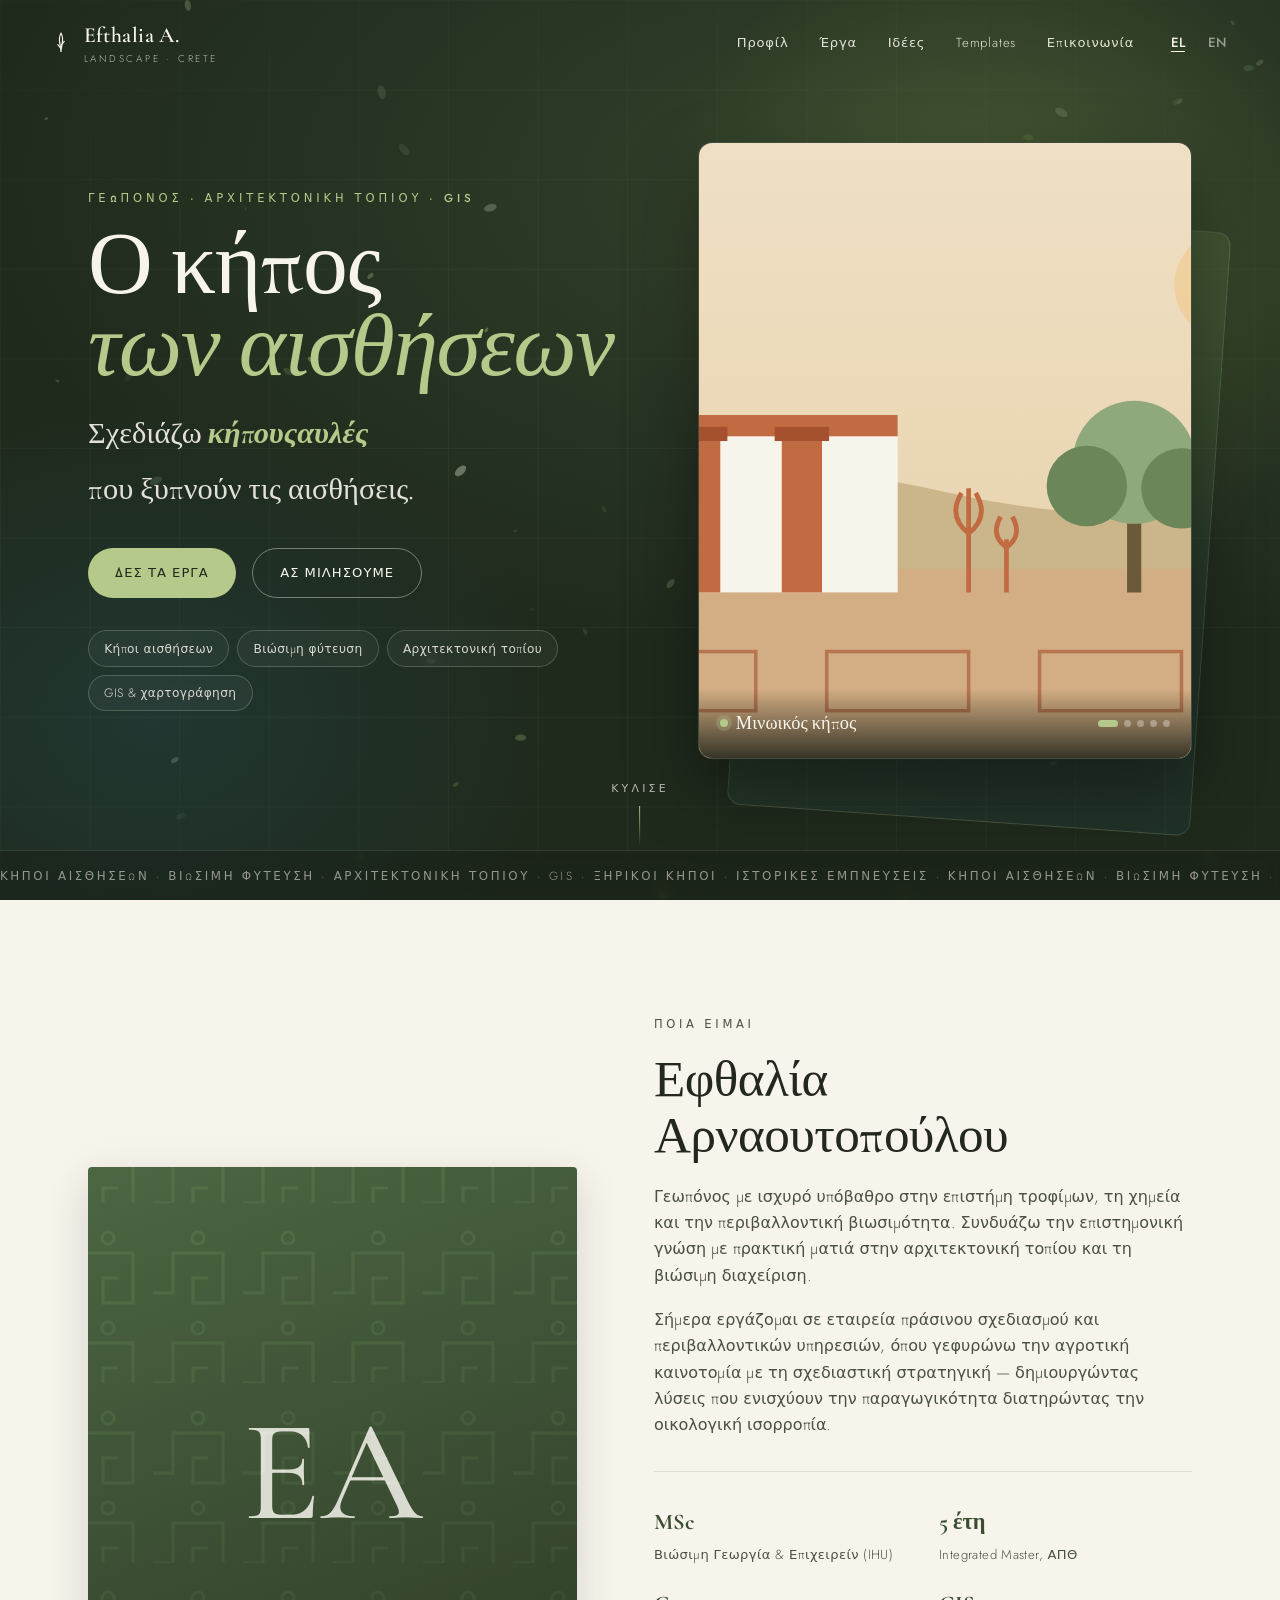
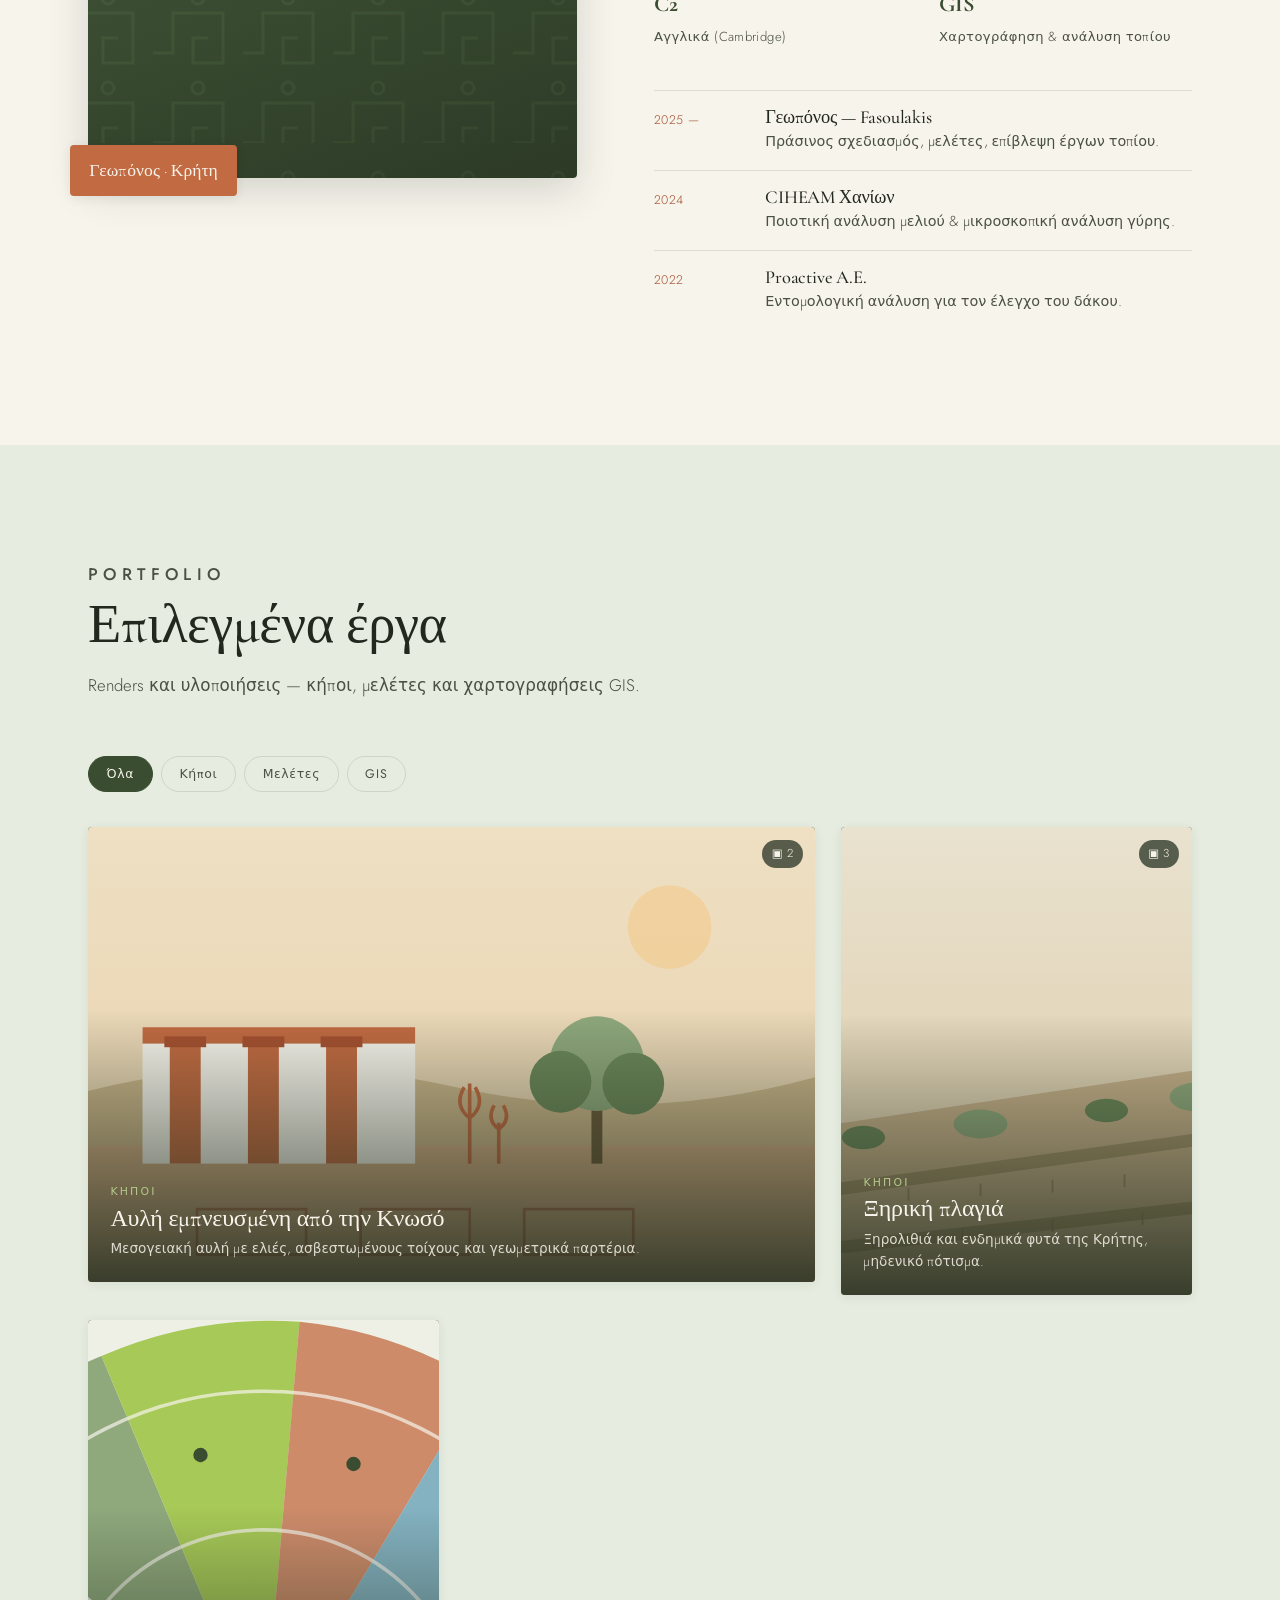
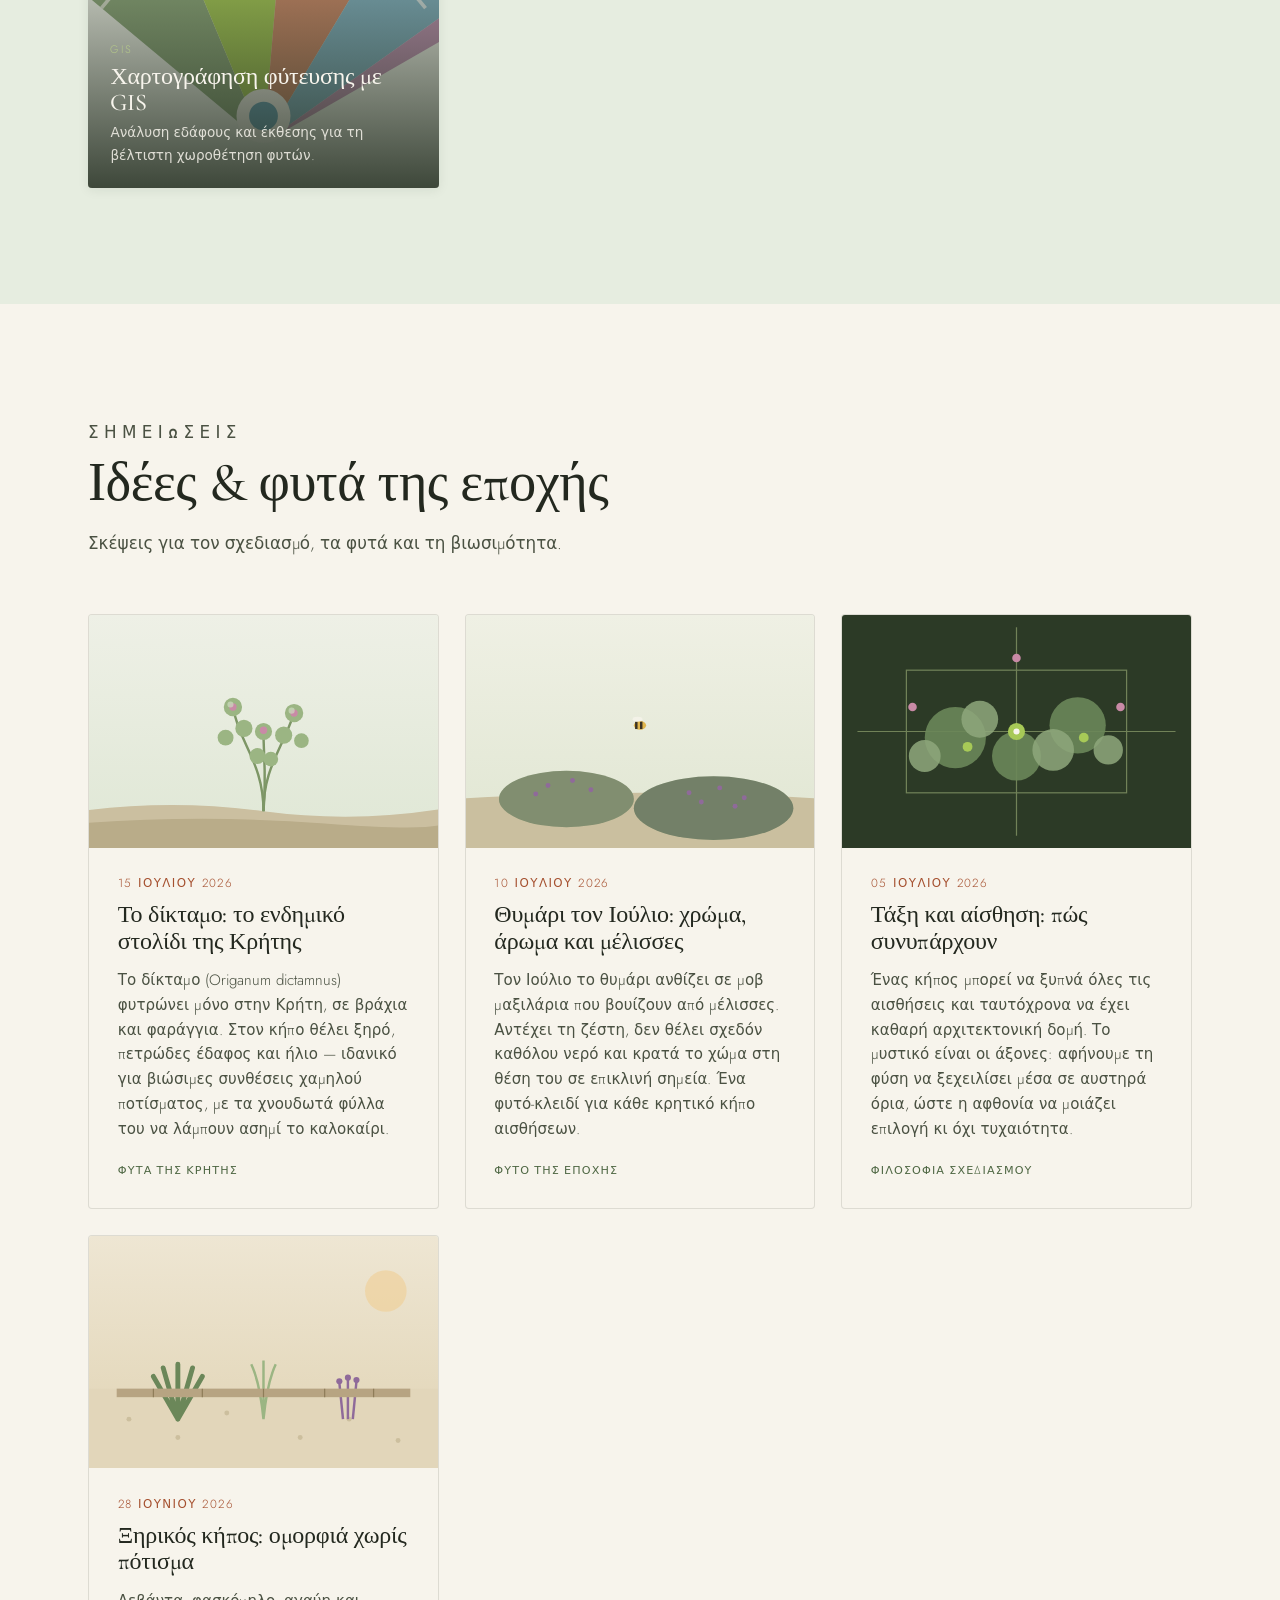
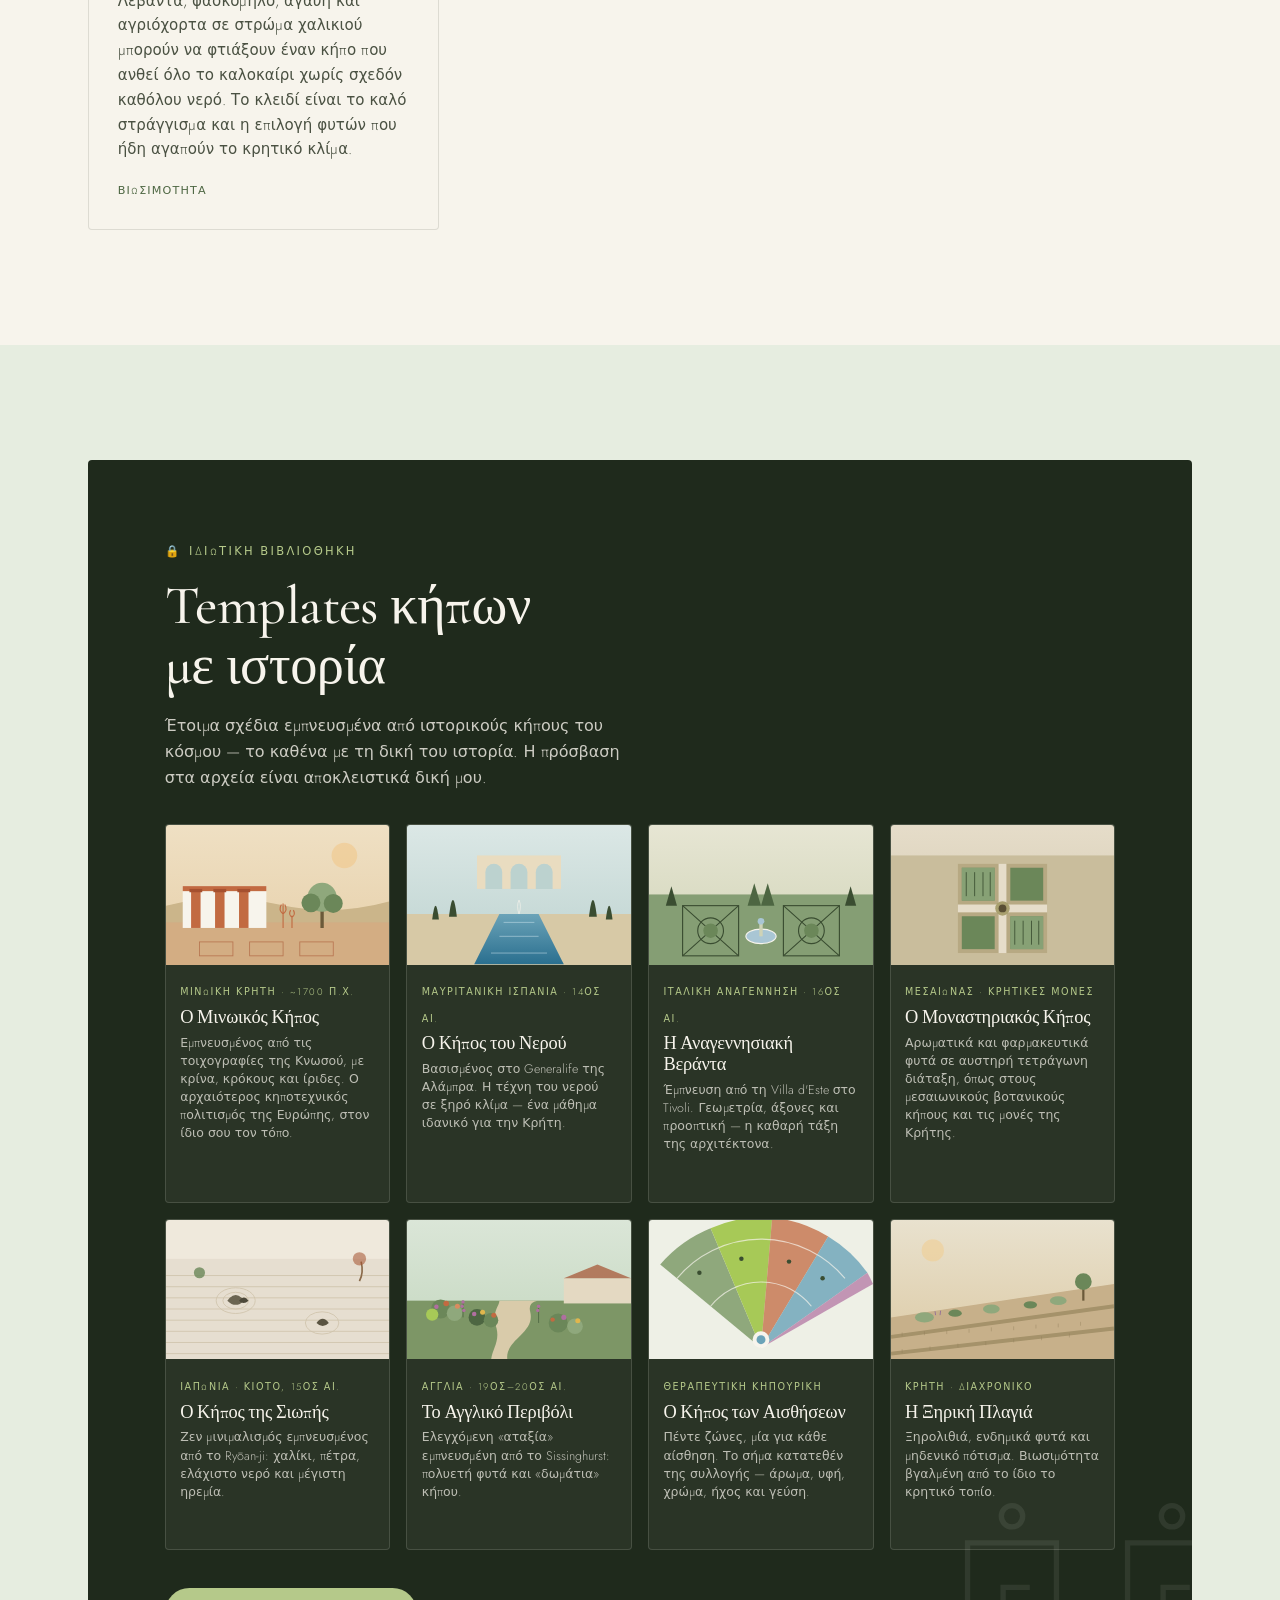
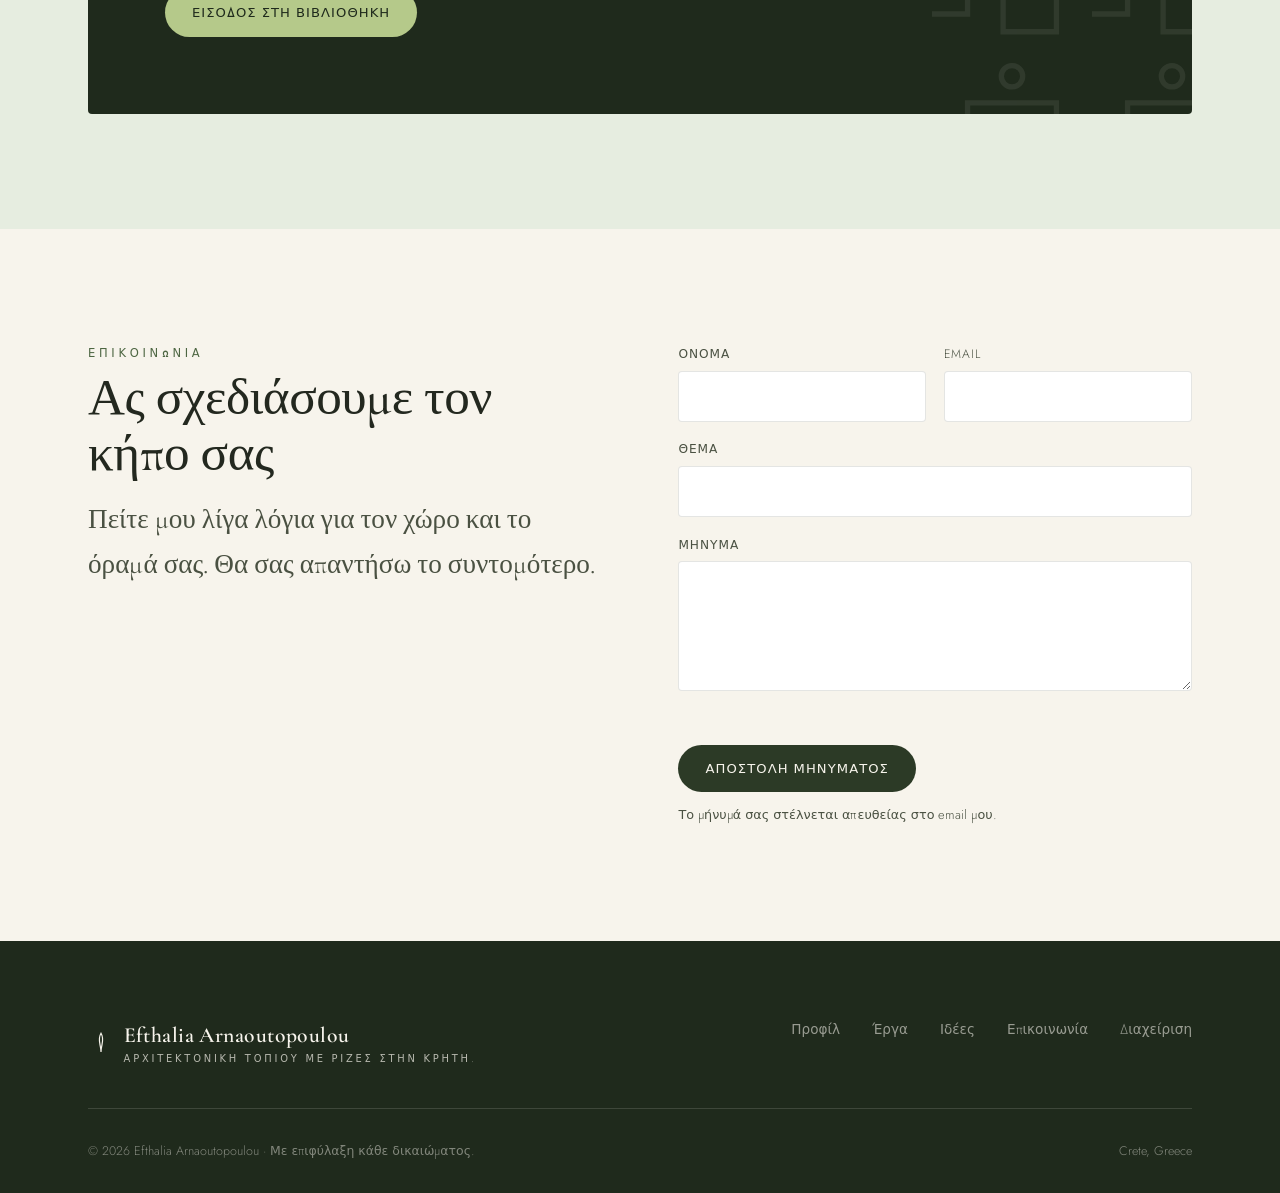
==== index.html @ 72854851 "Restore proper site structure and add missing index.html Previous upload flattened all files to the " ====
<!DOCTYPE html>
<html lang="el">
<head>
  <meta charset="UTF-8" />
  <meta name="viewport" content="width=device-width, initial-scale=1.0" />
  <title>Efthalia Arnaoutopoulou · Ο κήπος των αισθήσεων</title>
  <meta name="description" content="Εφθαλία Αρναουτοπούλου — Γεωπόνος με κλίση στην αρχιτεκτονική τοπίου και GIS. Σχεδιασμός κήπων εμπνευσμένος από ιστορικά τοπία. Κρήτη." />
  <link rel="icon" type="image/svg+xml" href="assets/img/favicon.svg" />
  <link rel="preconnect" href="https://fonts.googleapis.com" />
  <link rel="preconnect" href="https://fonts.gstatic.com" crossorigin />
  <link href="https://fonts.googleapis.com/css2?family=Cormorant+Garamond:ital,wght@0,400;0,500;0,600;1,400;1,500&family=Jost:wght@300;400;500&display=swap" rel="stylesheet" />
  <link rel="stylesheet" href="assets/css/style.css" />
  <meta property="og:title" content="Ο κήπος των αισθήσεων — Efthalia Arnaoutopoulou" />
  <meta property="og:description" content="Αρχιτεκτονική τοπίου με ρίζες στην Κρήτη." />
  <meta property="og:type" content="website" />
</head>
<body>

  <!-- NAV -->
  <nav class="nav">
    <a class="brand" href="#top">
      <svg viewBox="0 0 64 64" aria-hidden="true"><path d="M32 54 C32 36 22 24 32 8 C42 24 32 36 32 54 Z" fill="none" stroke="currentColor" stroke-width="3" stroke-linecap="round"/><path d="M32 46 L24 36 M32 38 L40 28" stroke="currentColor" stroke-width="2.5" stroke-linecap="round"/></svg>
      <div><b>Efthalia A.</b><span>Landscape · Crete</span></div>
    </a>
    <div class="nav-links">
      <a href="#about" data-i18n="nav.about">Προφίλ</a>
      <a href="#work" data-i18n="nav.work">Έργα</a>
      <a href="#ideas" data-i18n="nav.ideas">Ιδέες</a>
      <a href="#templates" data-i18n="nav.templates">Templates</a>
      <a href="#contact" data-i18n="nav.contact">Επικοινωνία</a>
      <div class="lang-toggle">
        <button data-lang="el">EL</button><span>/</span><button data-lang="en">EN</button>
      </div>
    </div>
    <button class="nav-toggle" aria-label="Menu"><span></span><span></span><span></span></button>
  </nav>

  <!-- HERO -->
  <header class="hero" id="top">
    <div class="hero-scene"><canvas id="heroCanvas"></canvas></div>
    <div class="hero-grid"></div>
    <div class="hero-glow"></div>
    <div class="hero-inner wrap">
      <div class="hero-2col">
        <div class="hero-copy">
          <p class="eyebrow hero-eyebrow" data-i18n="hero.eyebrow">Γεωπόνος · Αρχιτεκτονική Τοπίου · GIS</p>
          <h1><span data-i18n="hero.title1">Ο κήπος</span><br /><em data-i18n="hero.title2">των αισθήσεων</em></h1>
          <p class="hero-rotor">
            <span data-i18n="hero.designs">Σχεδιάζω</span>
            <span class="rotor" id="rotor"><span class="rotor-word"></span></span>
            <span data-i18n="hero.that">που ξυπνούν τις αισθήσεις.</span>
          </p>
          <div class="hero-cta">
            <a class="btn btn--primary" href="#work" data-i18n="hero.cta1">Δες τα έργα</a>
            <a class="btn btn--ghost" href="#contact" data-i18n="hero.cta2">Ας μιλήσουμε</a>
          </div>
          <div class="hero-chips">
            <span data-i18n="hero.chip1">Κήποι αισθήσεων</span>
            <span data-i18n="hero.chip2">Βιώσιμη φύτευση</span>
            <span data-i18n="hero.chip3">Αρχιτεκτονική τοπίου</span>
            <span data-i18n="hero.chip4">GIS & χαρτογράφηση</span>
          </div>
        </div>
        <div class="hero-showcase">
          <div class="show-back"></div>
          <div class="show-card">
            <div class="show-imgs" id="showImgs"></div>
            <div class="show-meta">
              <span class="show-tag"><i></i><span id="showLabel"></span></span>
              <div class="show-dots" id="showDots"></div>
            </div>
          </div>
        </div>
      </div>
    </div>
    <div class="hero-marquee"><div class="marq" id="marq"></div></div>
    <div class="scroll-hint"><span data-i18n="scroll">Κύλισε</span><i></i></div>
  </header>

  <!-- ABOUT -->
  <section class="section" id="about">
    <div class="wrap profile">
      <div class="profile-portrait reveal">
        <div class="frame"><div class="initials">EA</div></div>
        <div class="tag" data-i18n="about.tag">Γεωπόνος · Κρήτη</div>
      </div>
      <div class="profile-body reveal">
        <p class="eyebrow" data-i18n="about.eyebrow">Ποια είμαι</p>
        <h2 data-i18n="about.title">Εφθαλία Αρναουτοπούλου</h2>
        <p data-i18n="about.p1">Γεωπόνος με ισχυρό υπόβαθρο στην επιστήμη τροφίμων, τη χημεία και την περιβαλλοντική βιωσιμότητα.</p>
        <p data-i18n="about.p2">Σήμερα εργάζομαι σε εταιρεία πράσινου σχεδιασμού και περιβαλλοντικών υπηρεσιών.</p>
        <div class="profile-facts">
          <div class="fact"><strong data-i18n="about.f1n">MSc</strong><span data-i18n="about.f1l">Βιώσιμη Γεωργία & Επιχειρείν (IHU)</span></div>
          <div class="fact"><strong data-i18n="about.f2n">5 έτη</strong><span data-i18n="about.f2l">Integrated Master, ΑΠΘ</span></div>
          <div class="fact"><strong data-i18n="about.f3n">C2</strong><span data-i18n="about.f3l">Αγγλικά (Cambridge)</span></div>
          <div class="fact"><strong data-i18n="about.f4n">GIS</strong><span data-i18n="about.f4l">Χαρτογράφηση & ανάλυση τοπίου</span></div>
        </div>
        <ul class="timeline">
          <li><time>2025 —</time><div><h4 data-i18n="about.tl1t">Γεωπόνος — Fasoulakis</h4><p data-i18n="about.tl1d">Πράσινος σχεδιασμός, μελέτες, επίβλεψη έργων τοπίου.</p></div></li>
          <li><time>2024</time><div><h4 data-i18n="about.tl2t">CIHEAM Χανίων</h4><p data-i18n="about.tl2d">Ποιοτική ανάλυση μελιού & μικροσκοπική ανάλυση γύρης.</p></div></li>
          <li><time>2022</time><div><h4 data-i18n="about.tl3t">Proactive A.E.</h4><p data-i18n="about.tl3d">Εντομολογική ανάλυση για τον έλεγχο του δάκου.</p></div></li>
        </ul>
      </div>
    </div>
  </section>

  <!-- WORK -->
  <section class="section section--tint" id="work">
    <div class="wrap">
      <div class="section-head reveal">
        <p class="eyebrow" data-i18n="work.eyebrow">Portfolio</p>
        <h2 data-i18n="work.title">Επιλεγμένα έργα</h2>
        <p data-i18n="work.sub">Renders και υλοποιήσεις — κήποι, μελέτες και χαρτογραφήσεις GIS.</p>
      </div>
      <div class="filters reveal">
        <button class="active" data-filter="all" data-i18n="work.f.all">Όλα</button>
        <button data-filter="gardens" data-i18n="work.f.gardens">Κήποι</button>
        <button data-filter="studies" data-i18n="work.f.studies">Μελέτες</button>
        <button data-filter="gis" data-i18n="work.f.gis">GIS</button>
      </div>
      <div class="grid-projects" id="projectGrid"></div>
    </div>
  </section>

  <!-- IDEAS -->
  <section class="section" id="ideas">
    <div class="wrap">
      <div class="section-head reveal">
        <p class="eyebrow" data-i18n="ideas.eyebrow">Σημειώσεις</p>
        <h2 data-i18n="ideas.title">Ιδέες & φυτά της εποχής</h2>
        <p data-i18n="ideas.sub">Σκέψεις για τον σχεδιασμό, τα φυτά και τη βιωσιμότητα.</p>
      </div>
      <div class="grid-posts" id="postGrid"></div>
    </div>
  </section>

  <!-- TEMPLATES teaser -->
  <section class="section section--tint" id="templates">
    <div class="wrap">
      <div class="templates-teaser reveal">
        <span class="lock">🔒 <span data-i18n="tpl.lock">Ιδιωτική βιβλιοθήκη</span></span>
        <h2 data-i18n="tpl.title">Templates κήπων με ιστορία</h2>
        <p data-i18n="tpl.sub" style="margin-bottom:2rem">Έτοιμα σχέδια εμπνευσμένα από ιστορικούς κήπους του κόσμου — το καθένα με τη δική του ιστορία. Δες την έμπνευση και το ύφος του καθενός· τα αρχεία σχεδίων ξεκλειδώνουν μόνο εγώ.</p>
        <div class="tpl-preview" id="tplPreview"></div>
        <a class="btn btn--primary" href="templates.html" data-i18n="tpl.cta">Είσοδος στη βιβλιοθήκη</a>
      </div>
    </div>
  </section>

  <!-- CONTACT -->
  <section class="section" id="contact">
    <div class="wrap contact">
      <div class="reveal">
        <p class="eyebrow" data-i18n="contact.eyebrow">Επικοινωνία</p>
        <h2 style="font-size:clamp(2rem,4.5vw,3.2rem);margin:.4rem 0 1rem" data-i18n="contact.title">Ας σχεδιάσουμε τον κήπο σας</h2>
        <p class="serif-lead" data-i18n="contact.sub">Πείτε μου λίγα λόγια για τον χώρο και το όραμά σας.</p>
      </div>
      <form class="contact-form reveal" id="contactForm">
        <div class="row" style="gap:1.1rem">
          <div class="field" style="flex:1"><label data-i18n="contact.name">Όνομα</label><input name="name" required /></div>
          <div class="field" style="flex:1"><label data-i18n="contact.email">Email</label><input type="email" name="email" required /></div>
        </div>
        <div class="field"><label data-i18n="contact.subject">Θέμα</label><input name="subject" /></div>
        <div class="field"><label data-i18n="contact.msg">Μήνυμα</label><textarea name="message" required></textarea></div>
        <div class="form-status" id="formStatus"></div>
        <div class="row" style="justify-content:space-between">
          <button class="btn btn--dark" id="formBtn" type="submit" data-i18n="contact.send">Αποστολή μηνύματος</button>
          <span class="form-note" data-i18n="contact.note">Το μήνυμά σας στέλνεται απευθείας στο email μου.</span>
        </div>
      </form>
    </div>
  </section>

  <!-- FOOTER -->
  <footer class="footer">
    <div class="wrap">
      <div class="footer-top">
        <a class="brand" href="#top">
          <svg viewBox="0 0 64 64" aria-hidden="true"><path d="M32 54 C32 36 22 24 32 8 C42 24 32 36 32 54 Z" fill="none" stroke="currentColor" stroke-width="3" stroke-linecap="round"/></svg>
          <div><b>Efthalia Arnaoutopoulou</b><span data-i18n="footer.tag">Αρχιτεκτονική τοπίου με ρίζες στην Κρήτη.</span></div>
        </a>
        <nav class="footer-nav">
          <a href="#about" data-i18n="nav.about">Προφίλ</a>
          <a href="#work" data-i18n="nav.work">Έργα</a>
          <a href="#ideas" data-i18n="nav.ideas">Ιδέες</a>
          <a href="#contact" data-i18n="nav.contact">Επικοινωνία</a>
          <a href="admin.html" data-i18n="footer.admin">Διαχείριση</a>
        </nav>
      </div>
      <div class="footer-bottom">
        <span>© <span id="year"></span> Efthalia Arnaoutopoulou · <span data-i18n="footer.rights">Με επιφύλαξη κάθε δικαιώματος.</span></span>
        <span>Crete, Greece</span>
      </div>
    </div>
  </footer>

  <!-- LIGHTBOX -->
  <div class="lightbox" id="lightbox" aria-hidden="true">
    <button class="lb-close" id="lbClose" aria-label="Close">✕</button>
    <div class="lb-inner">
      <div class="lb-stage">
        <button class="lb-nav lb-prev" id="lbPrev" aria-label="Previous">‹</button>
        <img id="lbImg" alt="" />
        <button class="lb-nav lb-next" id="lbNext" aria-label="Next">›</button>
        <span class="lb-count" id="lbCount"></span>
      </div>
      <div class="lb-info">
        <span class="cat" id="lbCat"></span>
        <h3 id="lbTitle"></h3>
        <p id="lbBody"></p>
        <div class="lb-thumbs" id="lbThumbs"></div>
      </div>
    </div>
  </div>

  <script src="assets/js/i18n.js"></script>
  <script src="assets/js/main.js"></script>
  <script>document.getElementById("year").textContent = new Date().getFullYear();</script>
</body>
</html>
---- assets/css/style.css ----
/* =========================================================
   Ο Κήπος των Αισθήσεων — Efthalia (Λία) Arnaoutopoulou
   Design system: γεωπόνος + αρχιτέκτονας τοπίου
   ========================================================= */

/* ---------- Design tokens ---------- */
:root {
  /* Palette — γήινο αλλά καθαρό */
  --olive-900: #1f2a1c;
  --olive-800: #2c3a26;
  --olive-700: #3a4d31;
  --olive-600: #4d6642;
  --olive-500: #6b8759;
  --olive-400: #8fa87c;
  --sage-200:  #cfdcc2;
  --sage-100:  #e6ede0;
  --lime:      #a7c957;

  --terra-600: #a5502f;
  --terra-500: #c26a41;
  --terra-400: #d98c5f;

  --lime-oil:  #b5c98a;
  --crete-blue:#2a6f8f;

  --chalk:     #f7f4ec;
  --chalk-2:   #efe9dc;
  --ink:       #23281f;
  --ink-soft:  #4a5142;
  --line:      rgba(35, 40, 31, 0.12);

  /* Typography */
  --serif: "Cormorant Garamond", "Playfair Display", Georgia, serif;
  --sans:  "Jost", "Inter", system-ui, -apple-system, sans-serif;

  /* Rhythm */
  --maxw: 1200px;
  --gap: clamp(1rem, 2vw, 2rem);
  --radius: 4px;
  --shadow-sm: 0 2px 12px rgba(31, 42, 28, 0.08);
  --shadow-md: 0 12px 40px rgba(31, 42, 28, 0.16);
  --ease: cubic-bezier(0.22, 1, 0.36, 1);
}

/* ---------- Reset ---------- */
*, *::before, *::after { box-sizing: border-box; }
* { margin: 0; padding: 0; }
html { scroll-behavior: smooth; -webkit-text-size-adjust: 100%; }
body {
  font-family: var(--sans);
  color: var(--ink);
  background: var(--chalk);
  line-height: 1.65;
  font-weight: 300;
  overflow-x: hidden;
  -webkit-font-smoothing: antialiased;
}
img { max-width: 100%; display: block; }
a { color: inherit; text-decoration: none; }
button { font-family: inherit; cursor: pointer; border: none; background: none; }
ul { list-style: none; }

/* ---------- Typography ---------- */
h1, h2, h3, h4 { font-family: var(--serif); font-weight: 500; line-height: 1.1; letter-spacing: -0.01em; }
.eyebrow {
  font-family: var(--sans);
  font-size: 0.72rem;
  letter-spacing: 0.32em;
  text-transform: uppercase;
  font-weight: 500;
  color: var(--olive-600);
}
.serif-lead { font-family: var(--serif); font-size: clamp(1.3rem, 2.4vw, 1.7rem); font-weight: 400; color: var(--ink-soft); }

/* ---------- Layout helpers ---------- */
.wrap { max-width: var(--maxw); margin-inline: auto; padding-inline: clamp(1.2rem, 4vw, 3rem); }
.section { padding-block: clamp(4rem, 9vw, 8rem); position: relative; }
.section--tint { background: var(--sage-100); }
.section-head { max-width: 720px; margin-bottom: clamp(2rem, 5vw, 3.5rem); }
.section-head h2 { font-size: clamp(2rem, 5vw, 3.4rem); margin: 0.5rem 0 1rem; }
.section-head p { color: var(--ink-soft); font-size: 1.05rem; }

/* Reveal on scroll */
.reveal { opacity: 0; transform: translateY(28px); transition: opacity 0.9s var(--ease), transform 0.9s var(--ease); }
.reveal.in { opacity: 1; transform: none; }

/* =========================================================
   NAV
   ========================================================= */
.nav {
  position: fixed; inset: 0 0 auto 0; z-index: 100;
  display: flex; align-items: center; justify-content: space-between;
  padding: 1.1rem clamp(1.2rem, 4vw, 3rem);
  transition: background 0.4s var(--ease), padding 0.4s var(--ease), box-shadow 0.4s var(--ease);
}
.nav.scrolled {
  background: rgba(247, 244, 236, 0.9);
  backdrop-filter: blur(12px);
  padding-block: 0.7rem;
  box-shadow: 0 1px 0 var(--line);
}
.brand { display: flex; align-items: center; gap: 0.6rem; font-family: var(--serif); font-size: 1.35rem; color: var(--chalk); transition: color 0.4s; }
.nav.scrolled .brand { color: var(--ink); }
.brand svg { width: 26px; height: 26px; }
.brand b { font-weight: 600; letter-spacing: 0.02em; }
.brand span { font-family: var(--sans); font-size: 0.62rem; letter-spacing: 0.28em; text-transform: uppercase; opacity: 0.7; display: block; margin-top: -2px; }

.nav-links { display: flex; align-items: center; gap: clamp(1rem, 2.4vw, 2.2rem); }
.nav-links a { font-size: 0.82rem; letter-spacing: 0.06em; color: var(--chalk); opacity: 0.9; transition: color 0.4s, opacity 0.25s; position: relative; }
.nav.scrolled .nav-links a { color: var(--ink-soft); }
.nav-links a:hover { opacity: 1; }
.nav-links a::after { content: ""; position: absolute; left: 0; bottom: -5px; width: 0; height: 1px; background: currentColor; transition: width 0.35s var(--ease); }
.nav-links a:hover::after { width: 100%; }

.lang-toggle { display: flex; gap: 2px; align-items: center; font-size: 0.72rem; letter-spacing: 0.1em; }
.lang-toggle button { color: var(--chalk); opacity: 0.55; padding: 4px 6px; font-weight: 500; transition: opacity 0.25s; }
.nav.scrolled .lang-toggle button { color: var(--ink); }
.lang-toggle button.active { opacity: 1; text-decoration: underline; text-underline-offset: 4px; }
.lang-toggle span { opacity: 0.35; }

.nav-toggle { display: none; flex-direction: column; gap: 5px; padding: 6px; }
.nav-toggle span { width: 24px; height: 2px; background: var(--chalk); transition: background 0.4s; }
.nav.scrolled .nav-toggle span { background: var(--ink); }

/* =========================================================
   HERO — «κήπος → τάξη»
   ========================================================= */
.hero { position: relative; min-height: 100svh; display: flex; align-items: center; overflow: hidden; background: var(--olive-900); }
.hero-scene { position: absolute; inset: 0; z-index: 0; }
.hero-scene canvas { width: 100%; height: 100%; display: block; }
.hero-scene::after {
  content: ""; position: absolute; inset: 0;
  background:
    radial-gradient(120% 90% at 70% 20%, rgba(107, 135, 89, 0.25), transparent 60%),
    linear-gradient(180deg, rgba(31, 42, 28, 0.55) 0%, rgba(31, 42, 28, 0.25) 40%, rgba(31, 42, 28, 0.75) 100%);
}
/* geometric order grid that fades in */
.hero-grid {
  position: absolute; inset: 0; z-index: 1; pointer-events: none;
  background-image:
    linear-gradient(rgba(231, 237, 224, 0.09) 1px, transparent 1px),
    linear-gradient(90deg, rgba(231, 237, 224, 0.09) 1px, transparent 1px);
  background-size: clamp(50px, 7vw, 96px) clamp(50px, 7vw, 96px);
  opacity: 0.5;
  mask-image: radial-gradient(120% 100% at 50% 60%, black 30%, transparent 85%);
}

/* animated gradient glow for depth */
.hero-glow { position: absolute; inset: 0; z-index: 1; pointer-events: none;
  background:
    radial-gradient(40% 55% at 78% 30%, rgba(167, 201, 87, 0.22), transparent 70%),
    radial-gradient(45% 50% at 12% 80%, rgba(42, 111, 143, 0.18), transparent 70%);
  animation: glowdrift 14s ease-in-out infinite alternate;
}
@keyframes glowdrift { 0% { transform: translate3d(0,0,0) scale(1); } 100% { transform: translate3d(-3%, 2%, 0) scale(1.08); } }

.hero-inner { position: relative; z-index: 2; width: 100%; }
.hero-2col { display: grid; grid-template-columns: 1.05fr 0.95fr; gap: clamp(2rem, 5vw, 4.5rem); align-items: center; }
.hero-eyebrow { color: var(--lime-oil); letter-spacing: 0.34em; }
.hero h1 {
  color: var(--chalk);
  font-size: clamp(2.8rem, 7vw, 6.4rem);
  line-height: 0.92;
  margin: 1rem 0 1.3rem;
  font-weight: 500;
  letter-spacing: -0.015em;
}
.hero h1 em { font-style: italic; color: var(--lime-oil); }

/* rotating capability line */
.hero-rotor { color: rgba(247,244,236,0.9); font-family: var(--serif); font-size: clamp(1.2rem, 2.4vw, 1.9rem); font-weight: 400; display: flex; flex-wrap: wrap; align-items: baseline; gap: 0.4ch; max-width: 34ch; }
.rotor { position: relative; display: inline-flex; overflow: hidden; height: 1.25em; }
.rotor-word { display: inline-block; color: var(--lime-oil); font-style: italic; font-weight: 600; white-space: nowrap; transition: transform 0.5s var(--ease), opacity 0.5s var(--ease); }
.rotor-word.out { transform: translateY(-110%); opacity: 0; }
.rotor-word.in { animation: rotorIn 0.55s var(--ease); }
@keyframes rotorIn { from { transform: translateY(110%); opacity: 0; } to { transform: translateY(0); opacity: 1; } }

.hero-cta { display: flex; gap: 1rem; margin-top: 2rem; flex-wrap: wrap; }
.hero-chips { display: flex; flex-wrap: wrap; gap: 0.5rem; margin-top: 2rem; }
.hero-chips span { font-size: 0.76rem; letter-spacing: 0.03em; padding: 0.45rem 0.95rem; border-radius: 100px; color: rgba(247,244,236,0.85); border: 1px solid rgba(247,244,236,0.2); background: rgba(247,244,236,0.04); backdrop-filter: blur(6px); transition: border-color 0.3s, transform 0.3s; }
.hero-chips span:hover { border-color: var(--lime-oil); transform: translateY(-2px); }

/* live showcase */
.hero-showcase { position: relative; }
.show-back { position: absolute; inset: 12% -4% -10% 10%; border-radius: 14px; background: linear-gradient(160deg, rgba(167,201,87,0.14), rgba(42,111,143,0.12)); border: 1px solid rgba(247,244,236,0.12); transform: rotate(4deg); }
.show-card { position: relative; border-radius: 14px; overflow: hidden; box-shadow: 0 30px 70px rgba(0,0,0,0.4); border: 1px solid rgba(247,244,236,0.16); background: var(--olive-900); }
.show-imgs { position: relative; aspect-ratio: 4/5; }
.show-imgs img { position: absolute; inset: 0; width: 100%; height: 100%; object-fit: cover; opacity: 0; transform: scale(1.06); transition: opacity 1s var(--ease), transform 5s linear; }
.show-imgs img.active { opacity: 1; transform: scale(1); }
.show-meta { position: absolute; left: 0; right: 0; bottom: 0; padding: 1.2rem 1.3rem; display: flex; align-items: center; justify-content: space-between; gap: 1rem; background: linear-gradient(180deg, transparent, rgba(20,26,18,0.82)); }
.show-tag { display: inline-flex; align-items: center; gap: 0.5rem; color: var(--chalk); font-family: var(--serif); font-size: 1.15rem; }
.show-tag i { width: 8px; height: 8px; border-radius: 50%; background: var(--lime-oil); box-shadow: 0 0 0 4px rgba(181,201,138,0.25); animation: livepulse 2s ease-in-out infinite; }
@keyframes livepulse { 0%,100% { box-shadow: 0 0 0 3px rgba(181,201,138,0.28); } 50% { box-shadow: 0 0 0 7px rgba(181,201,138,0.05); } }
.show-dots { display: flex; gap: 6px; }
.show-dots button { width: 7px; height: 7px; border-radius: 50%; background: rgba(247,244,236,0.35); transition: background 0.3s, width 0.3s; }
.show-dots button.active { background: var(--lime-oil); width: 20px; border-radius: 100px; }

/* marquee strip */
.hero-marquee { position: absolute; left: 0; right: 0; bottom: 0; z-index: 2; overflow: hidden; border-top: 1px solid rgba(247,244,236,0.12); background: rgba(20,26,18,0.35); backdrop-filter: blur(6px); padding: 0.7rem 0; }
.marq { display: inline-flex; white-space: nowrap; animation: marqmove 26s linear infinite; }
.marq span { font-size: 0.74rem; letter-spacing: 0.22em; text-transform: uppercase; color: rgba(247,244,236,0.55); padding-right: 1rem; }
@keyframes marqmove { from { transform: translateX(0); } to { transform: translateX(-50%); } }

.scroll-hint { position: absolute; bottom: 3.4rem; left: 50%; transform: translateX(-50%); z-index: 2; color: rgba(247,244,236,0.7); display: flex; flex-direction: column; align-items: center; gap: 0.5rem; font-size: 0.68rem; letter-spacing: 0.3em; text-transform: uppercase; }
.scroll-hint i { width: 1px; height: 40px; background: linear-gradient(var(--lime-oil), transparent); display: block; animation: scrollpulse 2.4s var(--ease) infinite; }
@keyframes scrollpulse { 0%,100% { transform: scaleY(0.4); opacity: 0.4; transform-origin: top; } 50% { transform: scaleY(1); opacity: 1; } }

@media (max-width: 860px) {
  .hero { align-items: flex-start; }
  .hero-inner { padding-top: 6rem; padding-bottom: 4rem; }
  .hero-2col { grid-template-columns: 1fr; gap: 2.2rem; }
  .hero-showcase { max-width: 440px; }
  .show-imgs { aspect-ratio: 16/12; }
  .scroll-hint { display: none; }
}

/* ---------- Buttons ---------- */
.btn { display: inline-flex; align-items: center; gap: 0.6rem; padding: 0.85rem 1.7rem; font-size: 0.82rem; letter-spacing: 0.08em; text-transform: uppercase; border-radius: 100px; font-weight: 500; transition: transform 0.35s var(--ease), background 0.35s, color 0.35s, box-shadow 0.35s; }
.btn--primary { background: var(--lime-oil); color: var(--olive-900); }
.btn--primary:hover { background: var(--chalk); transform: translateY(-2px); box-shadow: var(--shadow-md); }
.btn--ghost { border: 1px solid rgba(247,244,236,0.4); color: var(--chalk); }
.btn--ghost:hover { background: rgba(247,244,236,0.1); border-color: var(--chalk); }
.btn--dark { background: var(--olive-800); color: var(--chalk); }
.btn--dark:hover { background: var(--olive-700); transform: translateY(-2px); box-shadow: var(--shadow-md); }
.btn svg { width: 16px; height: 16px; }

/* =========================================================
   PROFILE
   ========================================================= */
.profile { display: grid; grid-template-columns: 1fr 1.1fr; gap: clamp(2rem, 6vw, 5rem); align-items: center; }
.profile-portrait { position: relative; }
.profile-portrait .frame {
  aspect-ratio: 4/5; border-radius: var(--radius); overflow: hidden; position: relative;
  background: linear-gradient(160deg, var(--olive-600), var(--olive-800));
  box-shadow: var(--shadow-md);
}
.profile-portrait .frame::after { content: ""; position: absolute; inset: 0; background: url("../img/pattern-minoan.svg") center/180px repeat; opacity: 0.14; mix-blend-mode: overlay; }
.profile-portrait .initials { position: absolute; inset: 0; display: grid; place-items: center; font-family: var(--serif); font-size: clamp(4rem, 12vw, 9rem); color: rgba(247,244,236,0.85); font-weight: 500; }
.profile-portrait .tag { position: absolute; bottom: -18px; left: -18px; background: var(--terra-500); color: var(--chalk); padding: 0.7rem 1.2rem; border-radius: var(--radius); font-family: var(--serif); font-size: 1.1rem; box-shadow: var(--shadow-sm); }
.profile-body h2 { font-size: clamp(2rem, 4.5vw, 3.2rem); margin-bottom: 1.2rem; }
.profile-body p { color: var(--ink-soft); margin-bottom: 1.1rem; }
.profile-facts { display: grid; grid-template-columns: repeat(2, 1fr); gap: 1.2rem 2rem; margin-top: 2rem; padding-top: 2rem; border-top: 1px solid var(--line); }
.profile-facts .fact strong { display: block; font-family: var(--serif); font-size: 1.4rem; color: var(--olive-700); }
.profile-facts .fact span { font-size: 0.82rem; color: var(--ink-soft); letter-spacing: 0.03em; }

/* Timeline */
.timeline { margin-top: 2.5rem; }
.timeline li { display: grid; grid-template-columns: 92px 1fr; gap: 1.2rem; padding: 1rem 0; border-top: 1px solid var(--line); }
.timeline li time { font-size: 0.78rem; color: var(--terra-600); letter-spacing: 0.04em; padding-top: 3px; }
.timeline li h4 { font-size: 1.15rem; margin-bottom: 0.2rem; }
.timeline li p { font-size: 0.9rem; margin: 0; }

/* =========================================================
   PORTFOLIO
   ========================================================= */
.filters { display: flex; gap: 0.5rem; flex-wrap: wrap; margin-bottom: 2.2rem; }
.filters button { padding: 0.5rem 1.1rem; border-radius: 100px; font-size: 0.78rem; letter-spacing: 0.05em; color: var(--ink-soft); border: 1px solid var(--line); transition: all 0.3s; }
.filters button:hover { border-color: var(--olive-500); }
.filters button.active { background: var(--olive-700); color: var(--chalk); border-color: var(--olive-700); }

.grid-projects { display: grid; grid-template-columns: repeat(12, 1fr); gap: var(--gap); }
.project-card { grid-column: span 4; position: relative; border-radius: var(--radius); overflow: hidden; background: var(--olive-800); aspect-ratio: 3/4; box-shadow: var(--shadow-sm); transition: transform 0.5s var(--ease), box-shadow 0.5s; cursor: pointer; }
.project-card.wide { grid-column: span 8; aspect-ratio: 16/10; }
.project-card:hover { transform: translateY(-6px); box-shadow: var(--shadow-md); }
.project-card .thumb { position: absolute; inset: 0; background-size: cover; background-position: center; transition: transform 0.8s var(--ease); }
.project-card:hover .thumb { transform: scale(1.06); }
.project-card .thumb.placeholder { background: linear-gradient(160deg, var(--olive-500), var(--olive-800)); }
.project-card .thumb.placeholder::after { content: ""; position: absolute; inset: 0; background: url("../img/leaf.svg") center/120px no-repeat; opacity: 0.18; }
.project-card .overlay { position: absolute; inset: 0; display: flex; flex-direction: column; justify-content: flex-end; padding: 1.4rem; background: linear-gradient(180deg, transparent 40%, rgba(31,42,28,0.85)); color: var(--chalk); }
.project-card .overlay .cat { font-size: 0.68rem; letter-spacing: 0.2em; text-transform: uppercase; color: var(--lime-oil); margin-bottom: 0.3rem; }
.project-card .overlay h3 { font-size: 1.5rem; }
.project-card .overlay p { font-size: 0.85rem; opacity: 0.85; margin-top: 0.3rem; }

/* =========================================================
   IDEAS / BLOG
   ========================================================= */
.grid-posts { display: grid; grid-template-columns: repeat(auto-fill, minmax(300px, 1fr)); gap: var(--gap); }
.post-card { background: var(--chalk); border: 1px solid var(--line); border-radius: var(--radius); overflow: hidden; transition: transform 0.4s var(--ease), box-shadow 0.4s; display: flex; flex-direction: column; }
.section--tint .post-card { background: #fff; }
.post-card:hover { transform: translateY(-5px); box-shadow: var(--shadow-md); }
.post-card .post-figure { aspect-ratio: 3/2; overflow: hidden; background: var(--sage-100); }
.post-card .post-figure img { width: 100%; height: 100%; object-fit: cover; transition: transform 0.7s var(--ease); }
.post-card:hover .post-figure img { transform: scale(1.05); }
.post-card .post-body { padding: 1.6rem 1.8rem 1.8rem; display: flex; flex-direction: column; flex: 1; }
.post-card time { font-size: 0.74rem; letter-spacing: 0.12em; text-transform: uppercase; color: var(--terra-600); }
.post-card h3 { font-size: 1.5rem; margin: 0.6rem 0 0.8rem; }
.post-card p { color: var(--ink-soft); font-size: 0.94rem; flex: 1; }
.post-card .tag { display: inline-block; margin-top: 1.2rem; font-size: 0.7rem; letter-spacing: 0.1em; text-transform: uppercase; color: var(--olive-600); }
.empty-note { padding: 3rem; text-align: center; color: var(--ink-soft); border: 1px dashed var(--line); border-radius: var(--radius); grid-column: 1/-1; }

/* =========================================================
   TEMPLATES teaser (on home)
   ========================================================= */
.templates-teaser { background: var(--olive-900); color: var(--chalk); border-radius: var(--radius); padding: clamp(2.5rem, 6vw, 5rem); position: relative; overflow: hidden; }
.templates-teaser::before { content: ""; position: absolute; inset: 0; background: url("../img/pattern-minoan.svg") right -60px bottom -60px/320px no-repeat; opacity: 0.08; }
.templates-teaser .lock { display: inline-flex; align-items: center; gap: 0.5rem; font-size: 0.72rem; letter-spacing: 0.2em; text-transform: uppercase; color: var(--lime-oil); margin-bottom: 1rem; }
.templates-teaser h2 { font-size: clamp(2rem, 5vw, 3.4rem); color: var(--chalk); max-width: 16ch; margin-bottom: 1rem; }
.templates-teaser p { color: rgba(247,244,236,0.8); max-width: 52ch; margin-bottom: 2rem; }
.template-chips { display: flex; flex-wrap: wrap; gap: 0.5rem; margin-bottom: 2.2rem; }
.template-chips span { font-size: 0.76rem; padding: 0.4rem 0.9rem; border: 1px solid rgba(247,244,236,0.22); border-radius: 100px; color: rgba(247,244,236,0.8); }

/* live preview gallery inside teaser */
.tpl-preview { display: grid; grid-template-columns: repeat(auto-fill, minmax(210px, 1fr)); gap: 1rem; margin: 0.5rem 0 2.4rem; position: relative; }
.tpl-preview a { border-radius: var(--radius); overflow: hidden; background: rgba(247,244,236,0.05); border: 1px solid rgba(247,244,236,0.14); display: flex; flex-direction: column; transition: transform 0.45s var(--ease), border-color 0.3s; }
.tpl-preview a:hover { transform: translateY(-5px); border-color: rgba(181,201,138,0.5); }
.tpl-preview .pv-img { aspect-ratio: 8/5; overflow: hidden; background: var(--olive-800); }
.tpl-preview .pv-img img { width: 100%; height: 100%; object-fit: cover; transition: transform 0.7s var(--ease); }
.tpl-preview a:hover .pv-img img { transform: scale(1.07); }
.tpl-preview .pv-cap { padding: 0.8rem 0.9rem 1rem; }
.tpl-preview .pv-cap .e { font-size: 0.6rem; letter-spacing: 0.16em; text-transform: uppercase; color: var(--lime-oil); }
.tpl-preview .pv-cap h4 { font-family: var(--serif); font-size: 1.15rem; color: var(--chalk); margin: 0.2rem 0 0.35rem; line-height: 1.15; }
.tpl-preview .pv-cap p { font-size: 0.78rem; color: rgba(247,244,236,0.72); line-height: 1.45; }

/* =========================================================
   CONTACT
   ========================================================= */
.contact { display: grid; grid-template-columns: 1fr 1fr; gap: clamp(2rem, 6vw, 5rem); align-items: start; }
.contact-form { display: grid; gap: 1.1rem; }
.field { display: grid; gap: 0.4rem; }
.field label { font-size: 0.76rem; letter-spacing: 0.08em; text-transform: uppercase; color: var(--ink-soft); }
.field input, .field textarea, .field select {
  font-family: inherit; font-size: 0.95rem; padding: 0.85rem 1rem; border: 1px solid var(--line);
  border-radius: var(--radius); background: #fff; color: var(--ink); transition: border 0.25s, box-shadow 0.25s;
}
.field input:focus, .field textarea:focus, .field select:focus { outline: none; border-color: var(--olive-500); box-shadow: 0 0 0 3px rgba(107,135,89,0.15); }
.field textarea { min-height: 130px; resize: vertical; }
.form-note { font-size: 0.8rem; color: var(--ink-soft); }
.form-status { font-size: 0.85rem; padding: 0.6rem 0; min-height: 1.2rem; }
.form-status.ok { color: var(--olive-600); }
.form-status.err { color: var(--terra-600); }

/* =========================================================
   FOOTER
   ========================================================= */
.footer { background: var(--olive-900); color: rgba(247,244,236,0.7); padding-block: clamp(3rem, 6vw, 5rem) 2rem; }
.footer-top { display: flex; justify-content: space-between; gap: 2rem; flex-wrap: wrap; padding-bottom: 2.5rem; border-bottom: 1px solid rgba(247,244,236,0.14); }
.footer .brand { color: var(--chalk); }
.footer-nav { display: flex; gap: 2rem; flex-wrap: wrap; }
.footer-nav a { font-size: 0.85rem; opacity: 0.8; }
.footer-nav a:hover { opacity: 1; color: var(--lime-oil); }
.footer-bottom { display: flex; justify-content: space-between; gap: 1rem; flex-wrap: wrap; margin-top: 2rem; font-size: 0.78rem; opacity: 0.65; }
.footer-bottom a:hover { color: var(--lime-oil); }

/* =========================================================
   ADMIN & TEMPLATES pages (shared)
   ========================================================= */
.page-plain { background: var(--sage-100); min-height: 100vh; }
.panel-shell { max-width: 960px; margin-inline: auto; padding: clamp(1.5rem, 5vw, 4rem) clamp(1.2rem, 4vw, 2rem); }
.panel { background: #fff; border-radius: var(--radius); box-shadow: var(--shadow-sm); padding: clamp(1.6rem, 4vw, 2.6rem); border: 1px solid var(--line); }
.panel + .panel { margin-top: 1.4rem; }
.panel h2 { font-size: 1.8rem; margin-bottom: 0.4rem; }
.panel h3 { font-size: 1.3rem; margin: 1.6rem 0 0.8rem; }
.panel .muted { color: var(--ink-soft); font-size: 0.9rem; margin-bottom: 1.4rem; }
.login-box { max-width: 460px; margin: 8vh auto; }
.badge-lock { display: inline-flex; align-items: center; gap: 0.5rem; background: var(--sage-200); color: var(--olive-800); font-size: 0.72rem; letter-spacing: 0.14em; text-transform: uppercase; padding: 0.4rem 0.9rem; border-radius: 100px; margin-bottom: 1.2rem; }
.hidden { display: none !important; }
.row { display: flex; gap: 0.8rem; flex-wrap: wrap; align-items: center; }
.tabs { display: flex; gap: 0.4rem; border-bottom: 1px solid var(--line); margin-bottom: 1.6rem; }
.tabs button { padding: 0.7rem 1.1rem; font-size: 0.86rem; color: var(--ink-soft); border-bottom: 2px solid transparent; }
.tabs button.active { color: var(--olive-700); border-color: var(--olive-600); font-weight: 500; }
.list-item { display: flex; justify-content: space-between; align-items: center; gap: 1rem; padding: 0.9rem 0; border-top: 1px solid var(--line); }
.list-item small { color: var(--ink-soft); }
.chip-del { color: var(--terra-600); font-size: 0.8rem; }

/* template card on templates page */
.tpl-grid { display: grid; grid-template-columns: repeat(auto-fill, minmax(280px, 1fr)); gap: var(--gap); }
.tpl-card { border: 1px solid var(--line); border-radius: var(--radius); overflow: hidden; background: #fff; box-shadow: var(--shadow-sm); display: flex; flex-direction: column; }
.tpl-card .tpl-figure { position: relative; aspect-ratio: 8/5; overflow: hidden; background: var(--sage-100); }
.tpl-card .tpl-figure img { width: 100%; height: 100%; object-fit: cover; transition: transform 0.7s var(--ease); }
.tpl-card:hover .tpl-figure img { transform: scale(1.05); }
.tpl-card .tpl-head { padding: 1.1rem 1.4rem; background: linear-gradient(150deg, var(--olive-600), var(--olive-900)); color: var(--chalk); position: relative; }
.tpl-card .tpl-head::after { content: ""; position: absolute; inset: 0; background: url("../img/pattern-minoan.svg") center/140px; opacity: 0.12; }
.tpl-card .tpl-head .era { font-size: 0.68rem; letter-spacing: 0.2em; text-transform: uppercase; color: var(--lime-oil); position: relative; }
.tpl-card .tpl-head h3 { font-size: 1.4rem; margin-top: 0.3rem; position: relative; }
.tpl-card .tpl-body h4 { font-size: 0.78rem; letter-spacing: 0.14em; text-transform: uppercase; color: var(--olive-600); margin-bottom: 0.4rem; }
.tpl-card .tpl-body { padding: 1.4rem; display: flex; flex-direction: column; flex: 1; }
.tpl-card .tpl-body p { font-size: 0.9rem; color: var(--ink-soft); flex: 1; }
.tpl-card .tpl-body .files { margin-top: 1rem; display: flex; flex-direction: column; gap: 0.5rem; }
.tpl-file { display: flex; justify-content: space-between; align-items: center; font-size: 0.84rem; padding: 0.55rem 0.8rem; background: var(--sage-100); border-radius: var(--radius); }
.tpl-file.locked { color: var(--ink-soft); }
.tpl-file a { color: var(--crete-blue); font-weight: 500; }

/* multi-image badge on cards */
.img-badge { position: absolute; top: 0.8rem; right: 0.8rem; z-index: 3; background: rgba(31,42,28,0.72); color: var(--chalk); font-size: 0.72rem; letter-spacing: 0.04em; padding: 0.28rem 0.6rem; border-radius: 100px; display: inline-flex; align-items: center; gap: 0.3rem; backdrop-filter: blur(4px); }
.post-card { position: relative; }
.post-card, .project-card { cursor: pointer; }

/* =========================================================
   LIGHTBOX
   ========================================================= */
.lightbox { position: fixed; inset: 0; z-index: 1000; background: rgba(20, 26, 18, 0.92); backdrop-filter: blur(6px); display: none; opacity: 0; transition: opacity 0.35s var(--ease); }
.lightbox.open { display: flex; opacity: 1; }
.lb-inner { margin: auto; width: min(1000px, 92vw); max-height: 92vh; display: grid; grid-template-rows: 1fr auto; gap: 1rem; }
.lb-stage { position: relative; display: flex; align-items: center; justify-content: center; min-height: 0; }
.lb-stage img { max-width: 100%; max-height: 66vh; object-fit: contain; border-radius: var(--radius); box-shadow: var(--shadow-md); background: var(--olive-900); }
.lb-nav { position: absolute; top: 50%; transform: translateY(-50%); width: 48px; height: 48px; border-radius: 50%; background: rgba(247,244,236,0.14); color: var(--chalk); font-size: 1.5rem; display: grid; place-items: center; transition: background 0.25s; }
.lb-nav:hover { background: rgba(247,244,236,0.28); }
.lb-prev { left: -8px; } .lb-next { right: -8px; }
.lb-close { position: absolute; top: 1.2rem; right: 1.4rem; width: 44px; height: 44px; border-radius: 50%; background: rgba(247,244,236,0.14); color: var(--chalk); font-size: 1.3rem; display: grid; place-items: center; z-index: 2; }
.lb-close:hover { background: rgba(247,244,236,0.28); }
.lb-info { color: var(--chalk); text-align: center; padding-bottom: 0.5rem; }
.lb-info .cat { font-size: 0.68rem; letter-spacing: 0.2em; text-transform: uppercase; color: var(--lime-oil); }
.lb-info h3 { font-size: clamp(1.4rem, 3vw, 2rem); margin: 0.3rem 0 0.5rem; }
.lb-info p { color: rgba(247,244,236,0.82); max-width: 60ch; margin: 0 auto; font-size: 0.95rem; }
.lb-thumbs { display: flex; gap: 0.5rem; justify-content: center; flex-wrap: wrap; margin-top: 0.8rem; }
.lb-thumbs img { width: 54px; height: 40px; object-fit: cover; border-radius: 3px; opacity: 0.5; cursor: pointer; transition: opacity 0.25s, outline 0.2s; outline: 2px solid transparent; }
.lb-thumbs img.active, .lb-thumbs img:hover { opacity: 1; outline-color: var(--lime-oil); }
.lb-count { position: absolute; bottom: -1.6rem; left: 50%; transform: translateX(-50%); color: rgba(247,244,236,0.7); font-size: 0.8rem; letter-spacing: 0.1em; }
@media (max-width: 600px){ .lb-prev{left:2px} .lb-next{right:2px} }

/* toast */
.toast { position: fixed; bottom: 1.5rem; left: 50%; transform: translate(-50%, 120%); background: var(--olive-800); color: var(--chalk); padding: 0.9rem 1.5rem; border-radius: 100px; box-shadow: var(--shadow-md); font-size: 0.9rem; z-index: 999; transition: transform 0.5s var(--ease); }
.toast.show { transform: translate(-50%, 0); }
.toast.err { background: var(--terra-600); }

/* =========================================================
   RESPONSIVE
   ========================================================= */
@media (max-width: 900px) {
  .profile, .contact { grid-template-columns: 1fr; }
  .project-card, .project-card.wide { grid-column: span 6; }
  .nav-links { position: fixed; inset: 0 0 0 auto; width: min(78vw, 320px); background: var(--olive-900); flex-direction: column; align-items: flex-start; justify-content: center; padding: 3rem; gap: 1.4rem; transform: translateX(100%); transition: transform 0.5s var(--ease); }
  .nav-links.open { transform: none; }
  .nav-links a, .nav.scrolled .nav-links a { color: var(--chalk); font-size: 1.1rem; }
  .nav-toggle { display: flex; z-index: 101; }
  .lang-toggle button, .nav.scrolled .lang-toggle button { color: var(--chalk); }
}
@media (max-width: 560px) {
  .project-card, .project-card.wide { grid-column: span 12; }
  .profile-facts { grid-template-columns: 1fr; }
  .hero-cta { flex-direction: column; align-items: flex-start; }
}

@media (prefers-reduced-motion: reduce) {
  * { animation: none !important; transition-duration: 0.01ms !important; }
  .reveal { opacity: 1; transform: none; }
}
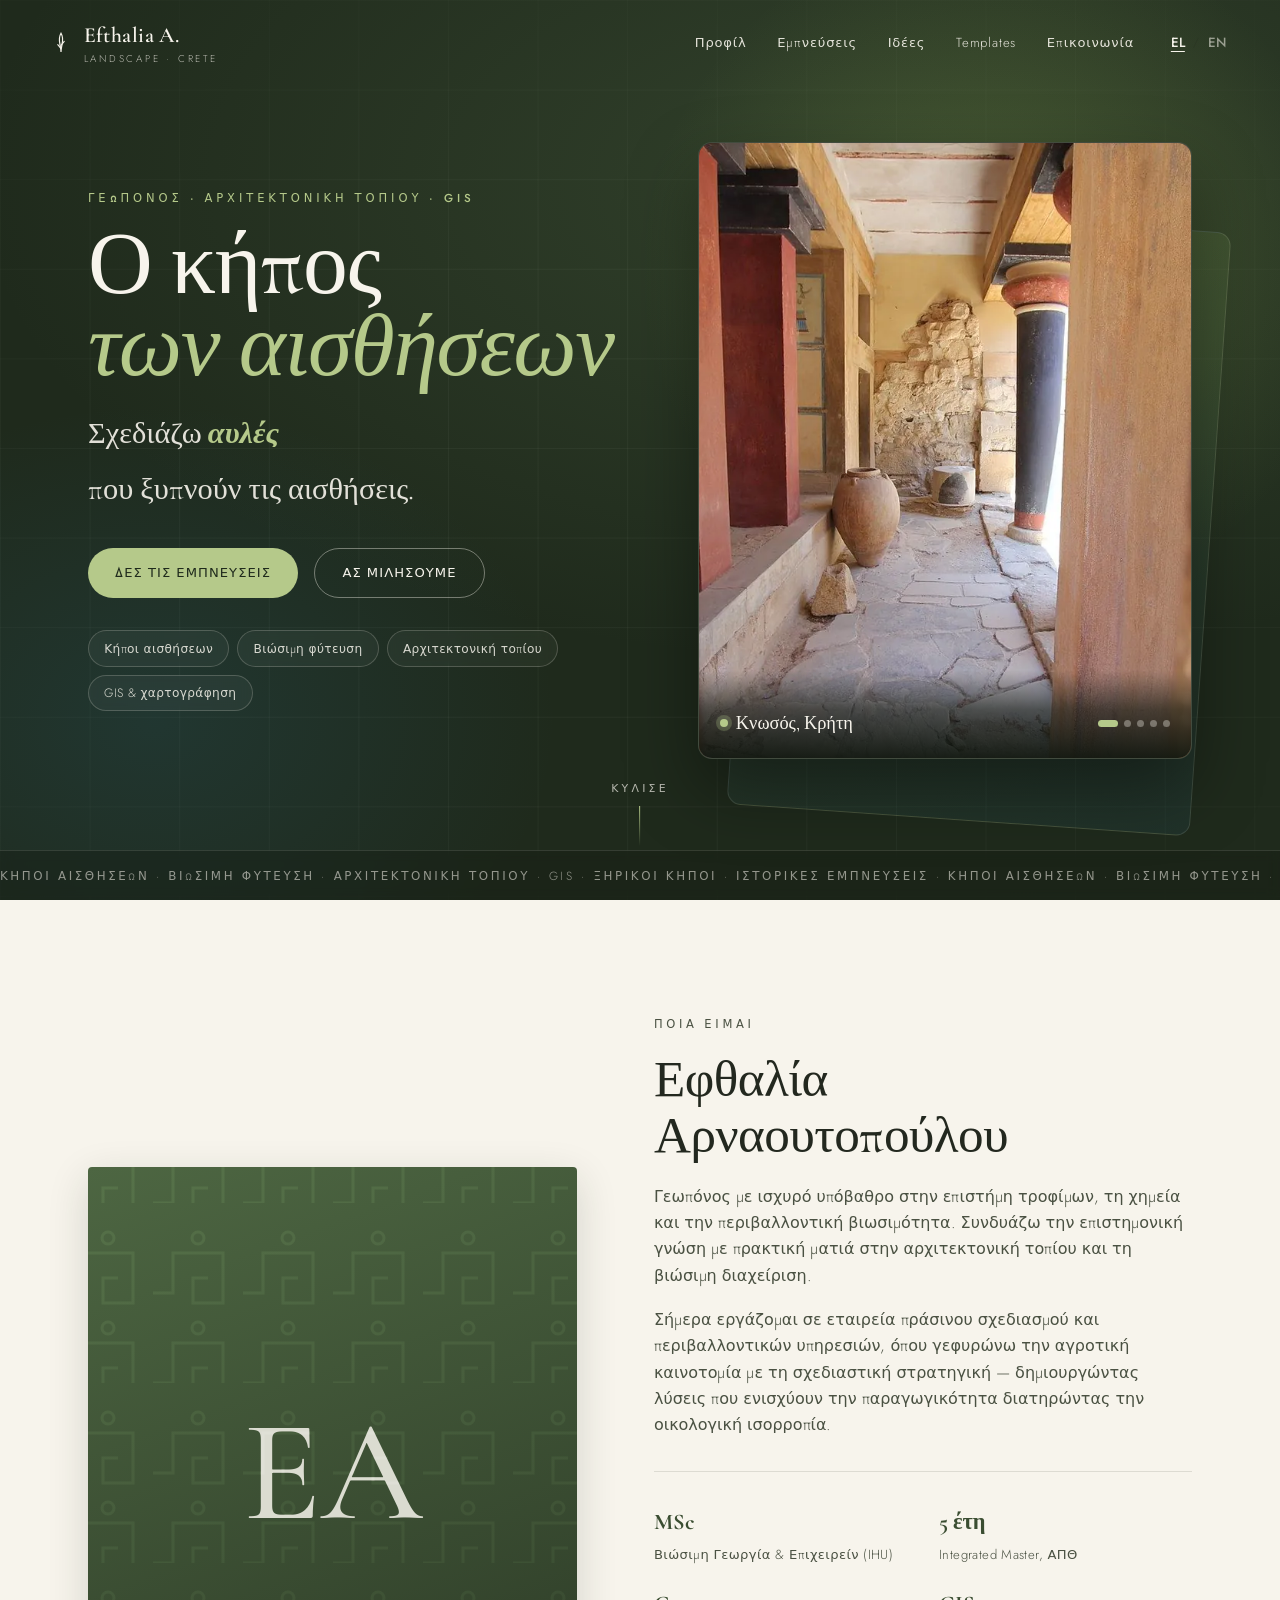
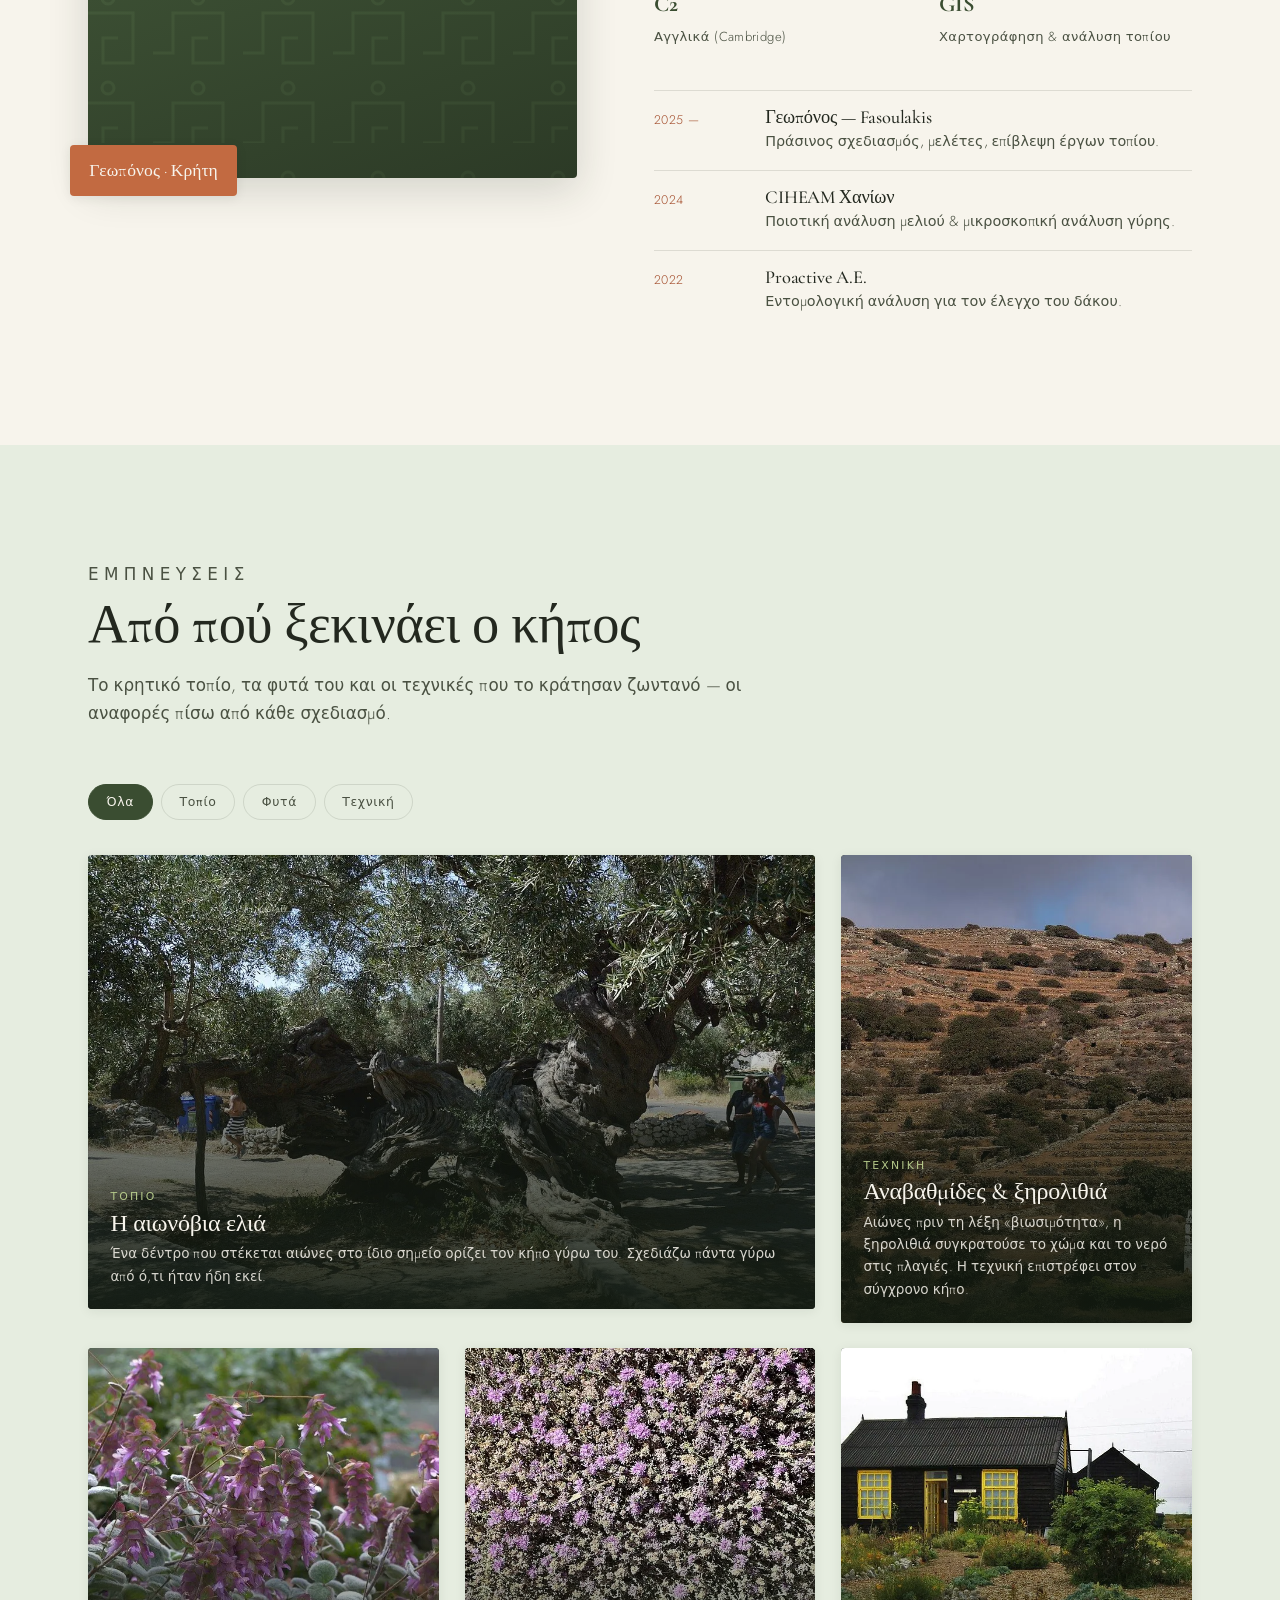
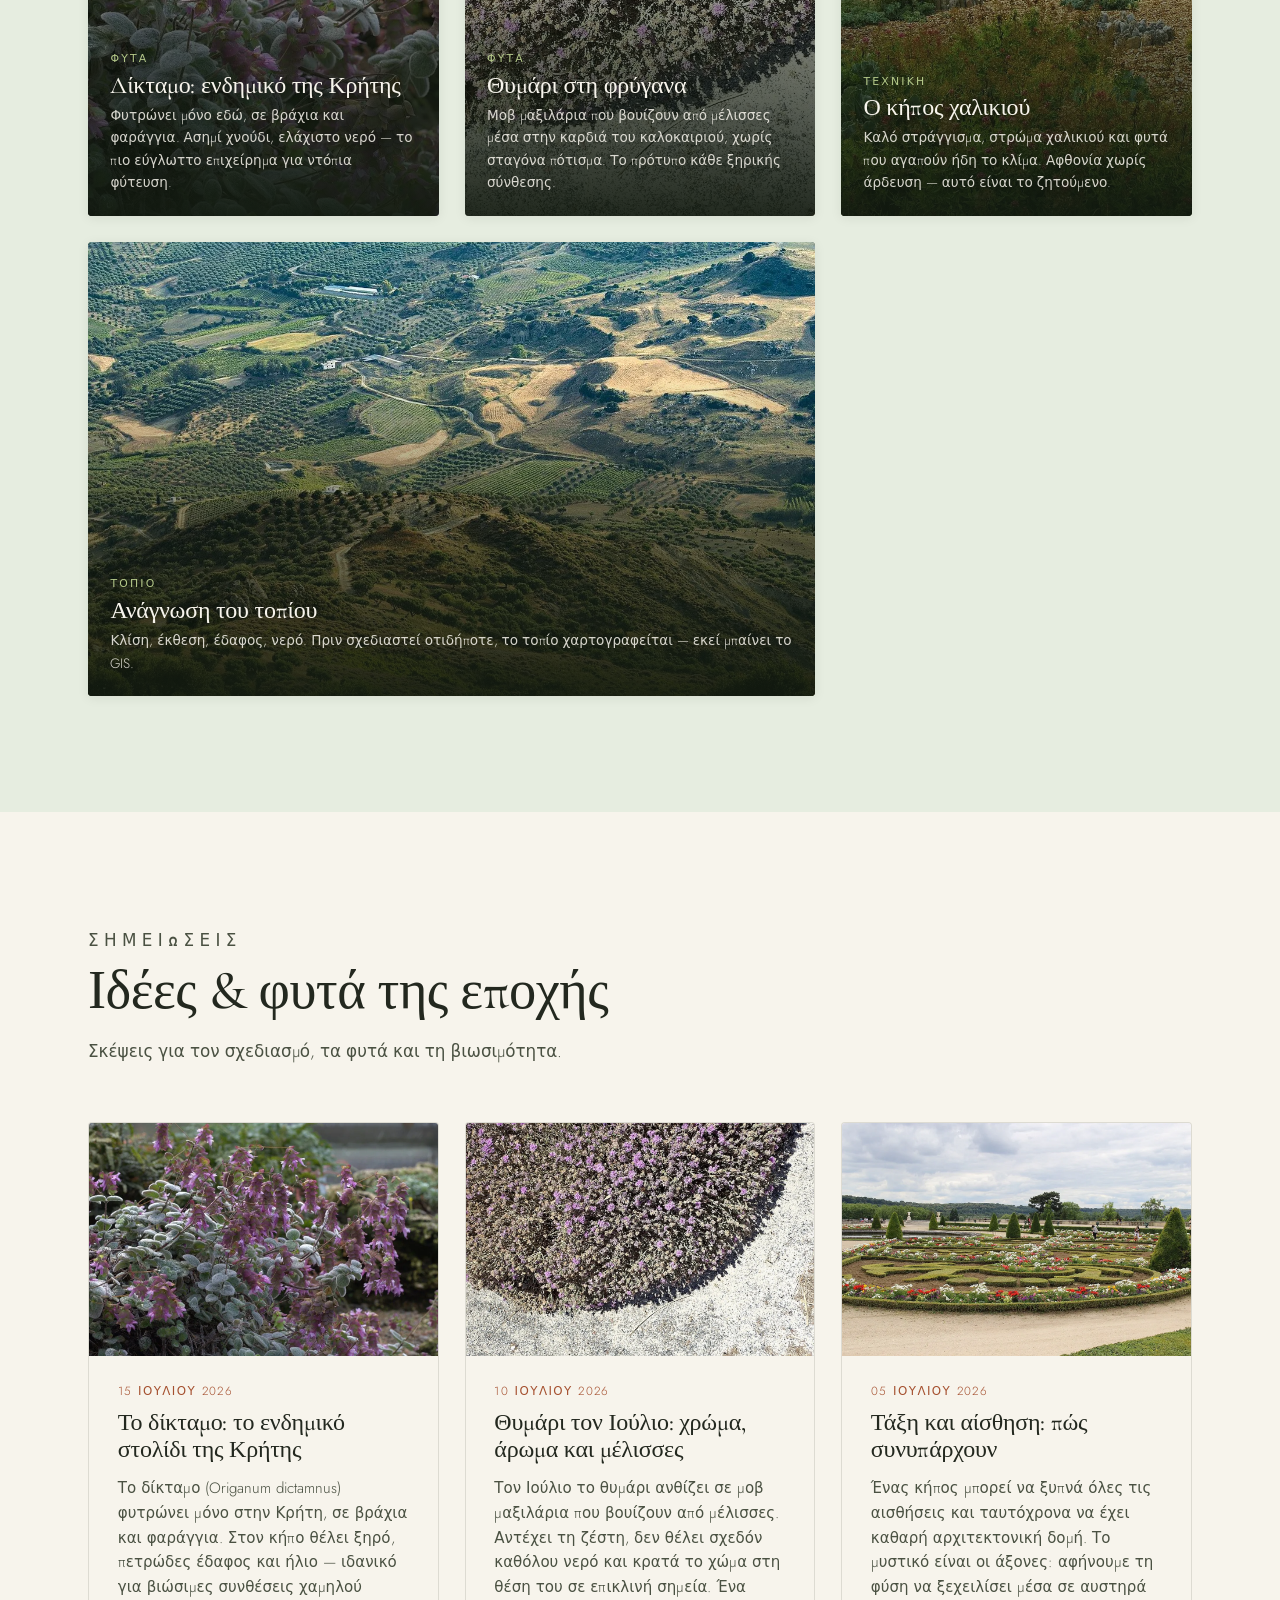
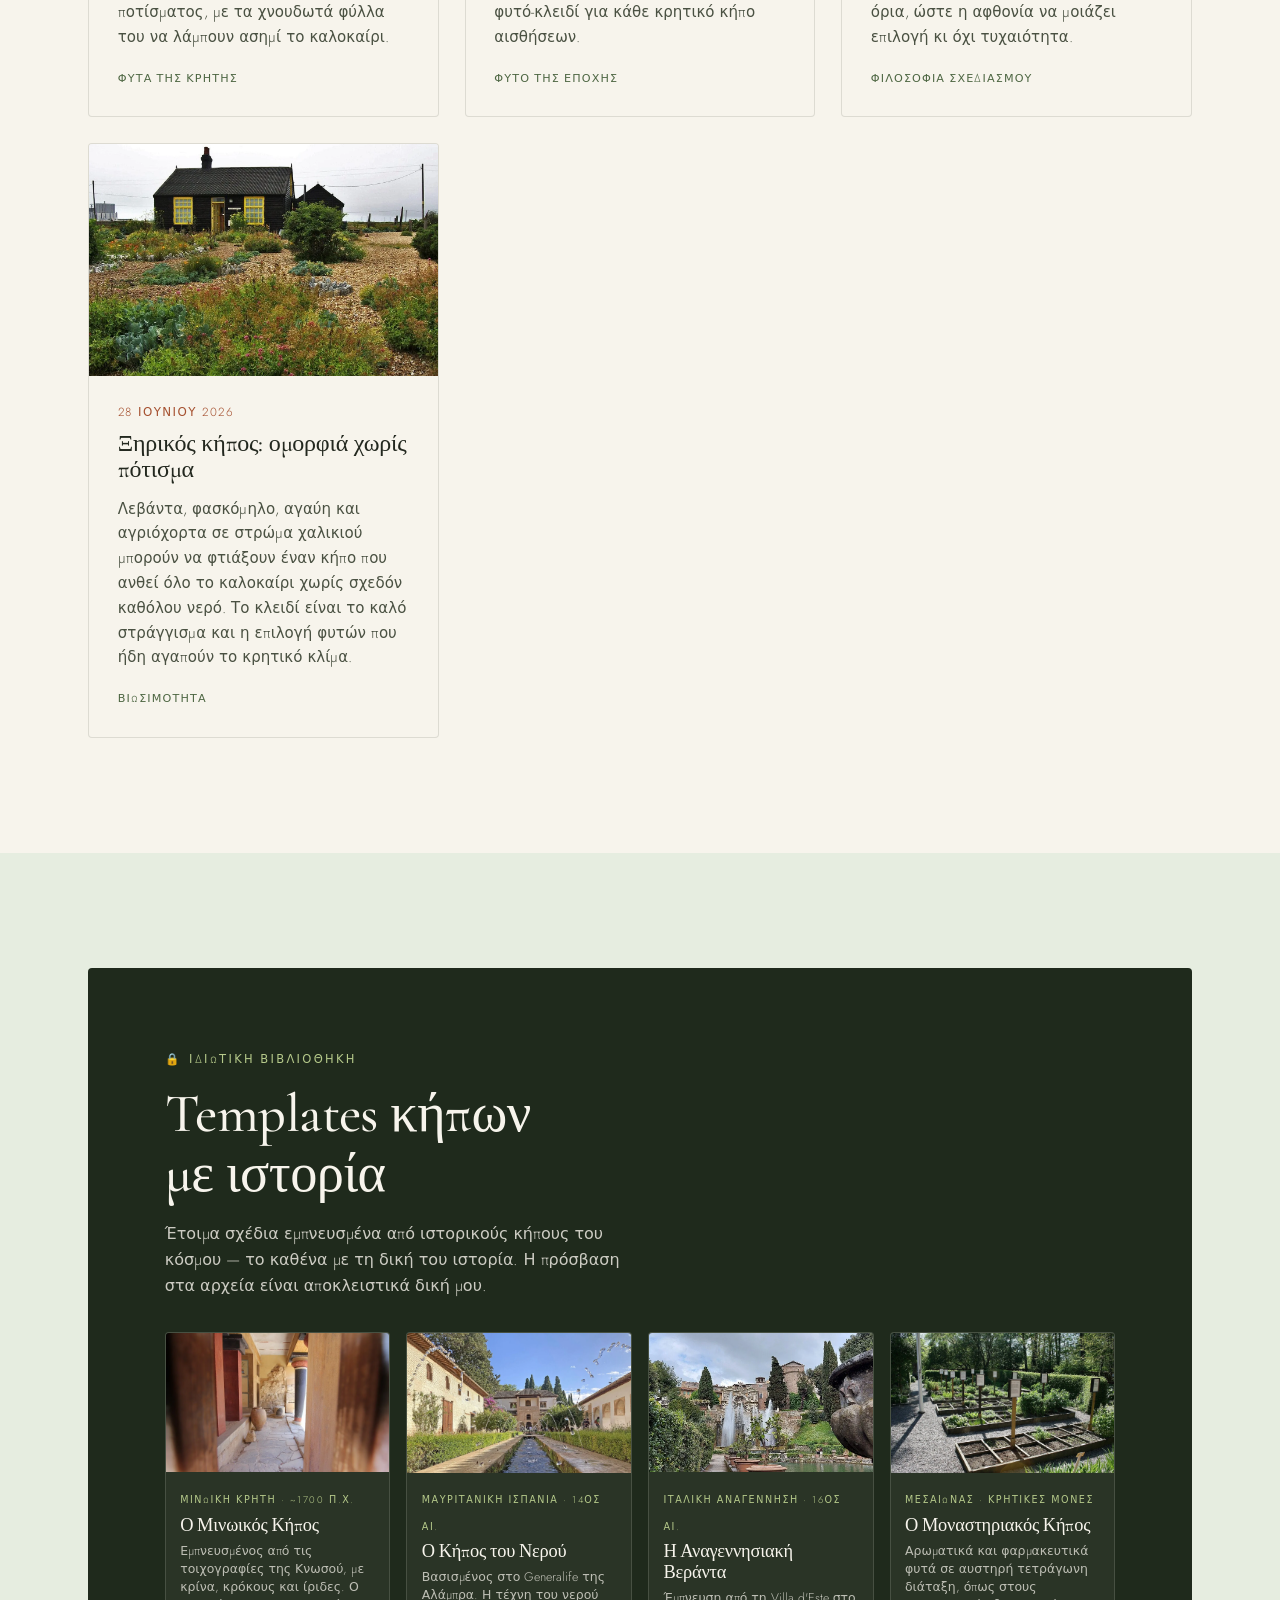
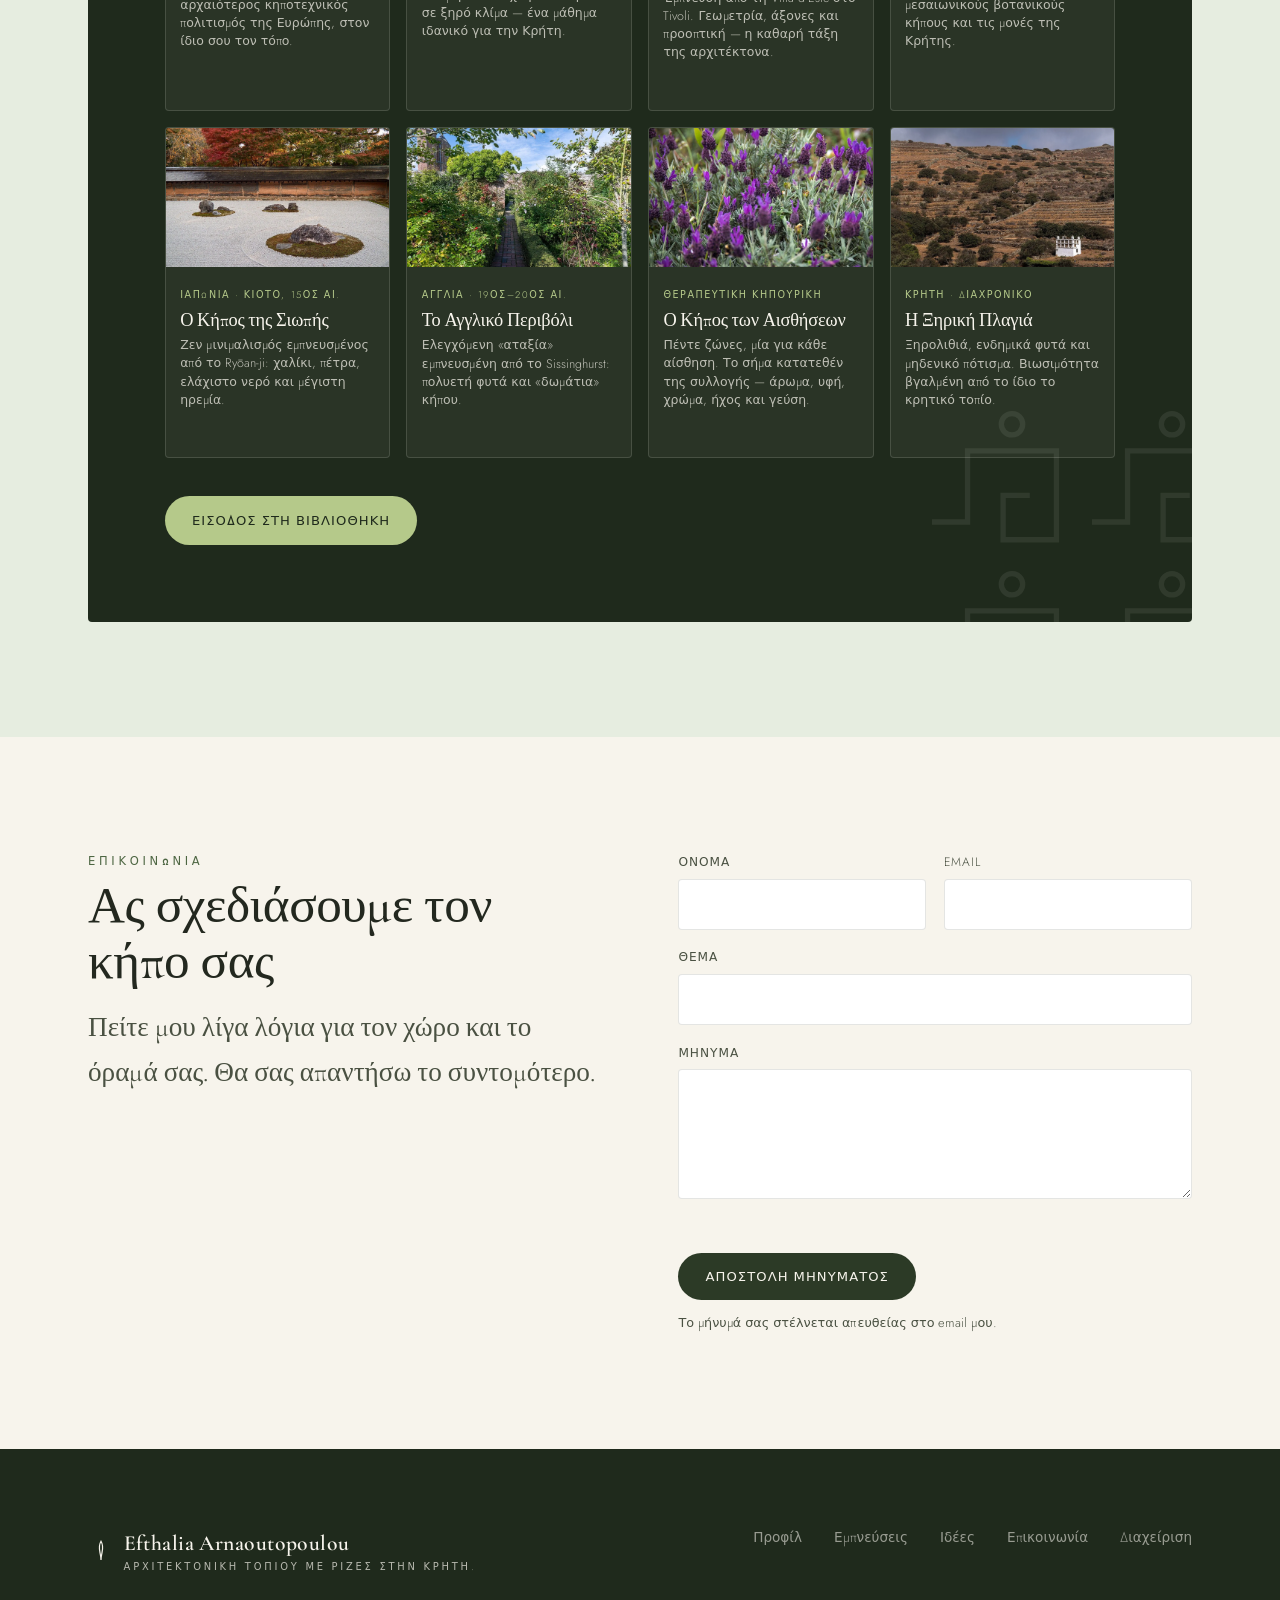
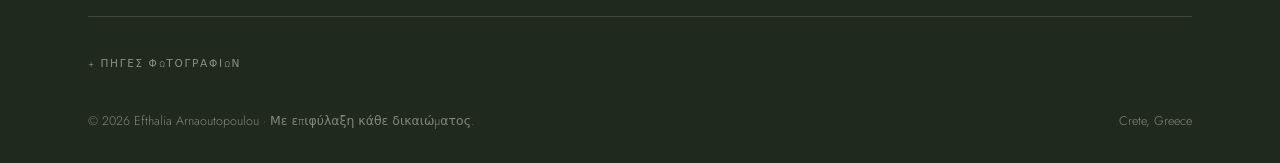
==== commit f6d3a906: "Replace placeholder illustrations with real licensed photography All imagery was flat vector placeho" ====
--- a/index.html
+++ b/index.html
@@ -114,9 +114,9 @@
       </div>
       <div class="filters reveal">
         <button class="active" data-filter="all" data-i18n="work.f.all">Όλα</button>
-        <button data-filter="gardens" data-i18n="work.f.gardens">Κήποι</button>
-        <button data-filter="studies" data-i18n="work.f.studies">Μελέτες</button>
-        <button data-filter="gis" data-i18n="work.f.gis">GIS</button>
+        <button data-filter="landscape" data-i18n="work.f.landscape">Τοπίο</button>
+        <button data-filter="plants" data-i18n="work.f.plants">Φυτά</button>
+        <button data-filter="craft" data-i18n="work.f.craft">Τεχνική</button>
       </div>
       <div class="grid-projects" id="projectGrid"></div>
     </div>
@@ -187,6 +187,12 @@
           <a href="admin.html" data-i18n="footer.admin">Διαχείριση</a>
         </nav>
       </div>
+      <details class="credits">
+        <summary data-i18n="credits.title">Πηγές φωτογραφιών</summary>
+        <p class="credits-note" data-i18n="credits.note">Οι φωτογραφίες τοπίων, φυτών και ιστορικών κήπων προέρχονται από το Wikimedia Commons με ελεύθερη άδεια χρήσης (CC / public domain) και αποτελούν αναφορές έμπνευσης, όχι έργα του γραφείου.</p>
+        <ul id="creditList"></ul>
+      </details>
+
       <div class="footer-bottom">
         <span>© <span id="year"></span> Efthalia Arnaoutopoulou · <span data-i18n="footer.rights">Με επιφύλαξη κάθε δικαιώματος.</span></span>
         <span>Crete, Greece</span>
--- a/assets/css/style.css
+++ b/assets/css/style.css
@@ -187,7 +187,7 @@
 .show-imgs { position: relative; aspect-ratio: 4/5; }
 .show-imgs img { position: absolute; inset: 0; width: 100%; height: 100%; object-fit: cover; opacity: 0; transform: scale(1.06); transition: opacity 1s var(--ease), transform 5s linear; }
 .show-imgs img.active { opacity: 1; transform: scale(1); }
-.show-meta { position: absolute; left: 0; right: 0; bottom: 0; padding: 1.2rem 1.3rem; display: flex; align-items: center; justify-content: space-between; gap: 1rem; background: linear-gradient(180deg, transparent, rgba(20,26,18,0.82)); }
+.show-meta { position: absolute; left: 0; right: 0; bottom: 0; padding: 2.4rem 1.3rem 1.2rem; display: flex; align-items: center; justify-content: space-between; gap: 1rem; background: linear-gradient(180deg, transparent, rgba(16,22,14,0.62) 45%, rgba(16,22,14,0.95)); }
 .show-tag { display: inline-flex; align-items: center; gap: 0.5rem; color: var(--chalk); font-family: var(--serif); font-size: 1.15rem; }
 .show-tag i { width: 8px; height: 8px; border-radius: 50%; background: var(--lime-oil); box-shadow: 0 0 0 4px rgba(181,201,138,0.25); animation: livepulse 2s ease-in-out infinite; }
 @keyframes livepulse { 0%,100% { box-shadow: 0 0 0 3px rgba(181,201,138,0.28); } 50% { box-shadow: 0 0 0 7px rgba(181,201,138,0.05); } }
@@ -197,7 +197,7 @@
 
 /* marquee strip */
 .hero-marquee { position: absolute; left: 0; right: 0; bottom: 0; z-index: 2; overflow: hidden; border-top: 1px solid rgba(247,244,236,0.12); background: rgba(20,26,18,0.35); backdrop-filter: blur(6px); padding: 0.7rem 0; }
-.marq { display: inline-flex; white-space: nowrap; animation: marqmove 26s linear infinite; }
+.marq { display: inline-flex; white-space: nowrap; animation: marqmove 60s linear infinite; }
 .marq span { font-size: 0.74rem; letter-spacing: 0.22em; text-transform: uppercase; color: rgba(247,244,236,0.55); padding-right: 1rem; }
 @keyframes marqmove { from { transform: translateX(0); } to { transform: translateX(-50%); } }
 
@@ -266,7 +266,8 @@
 .project-card:hover .thumb { transform: scale(1.06); }
 .project-card .thumb.placeholder { background: linear-gradient(160deg, var(--olive-500), var(--olive-800)); }
 .project-card .thumb.placeholder::after { content: ""; position: absolute; inset: 0; background: url("../img/leaf.svg") center/120px no-repeat; opacity: 0.18; }
-.project-card .overlay { position: absolute; inset: 0; display: flex; flex-direction: column; justify-content: flex-end; padding: 1.4rem; background: linear-gradient(180deg, transparent 40%, rgba(31,42,28,0.85)); color: var(--chalk); }
+/* scrim tuned for photography — bright skies and pale gravel need more than a light wash */
+.project-card .overlay { position: absolute; inset: 0; display: flex; flex-direction: column; justify-content: flex-end; padding: 1.4rem; background: linear-gradient(180deg, transparent 30%, rgba(18,26,16,0.55) 62%, rgba(18,26,16,0.93) 100%); color: var(--chalk); text-shadow: 0 1px 12px rgba(0,0,0,0.45); }
 .project-card .overlay .cat { font-size: 0.68rem; letter-spacing: 0.2em; text-transform: uppercase; color: var(--lime-oil); margin-bottom: 0.3rem; }
 .project-card .overlay h3 { font-size: 1.5rem; }
 .project-card .overlay p { font-size: 0.85rem; opacity: 0.85; margin-top: 0.3rem; }
@@ -340,6 +341,19 @@
 .footer-nav a:hover { opacity: 1; color: var(--lime-oil); }
 .footer-bottom { display: flex; justify-content: space-between; gap: 1rem; flex-wrap: wrap; margin-top: 2rem; font-size: 0.78rem; opacity: 0.65; }
 .footer-bottom a:hover { color: var(--lime-oil); }
+
+/* photo attribution — collapsed by default, never competes with the content */
+.credits { margin-top: 2rem; font-size: 0.75rem; }
+.credits summary { cursor: pointer; letter-spacing: 0.16em; text-transform: uppercase; font-size: 0.66rem; color: rgba(247,244,236,0.5); list-style: none; padding: 0.4rem 0; transition: color 0.3s; }
+.credits summary::-webkit-details-marker { display: none; }
+.credits summary::before { content: "+ "; }
+.credits[open] summary::before { content: "− "; }
+.credits summary:hover { color: var(--lime-oil); }
+.credits-note { max-width: 62ch; margin: 0.6rem 0 1rem; line-height: 1.6; opacity: 0.6; }
+.credits ul { list-style: none; display: grid; grid-template-columns: repeat(auto-fill, minmax(280px, 1fr)); gap: 0.35rem 1.6rem; opacity: 0.55; }
+.credits li { line-height: 1.5; }
+.credits a { text-decoration: underline; text-underline-offset: 2px; }
+.credits a:hover { color: var(--lime-oil); }
 
 /* =========================================================
    ADMIN & TEMPLATES pages (shared)
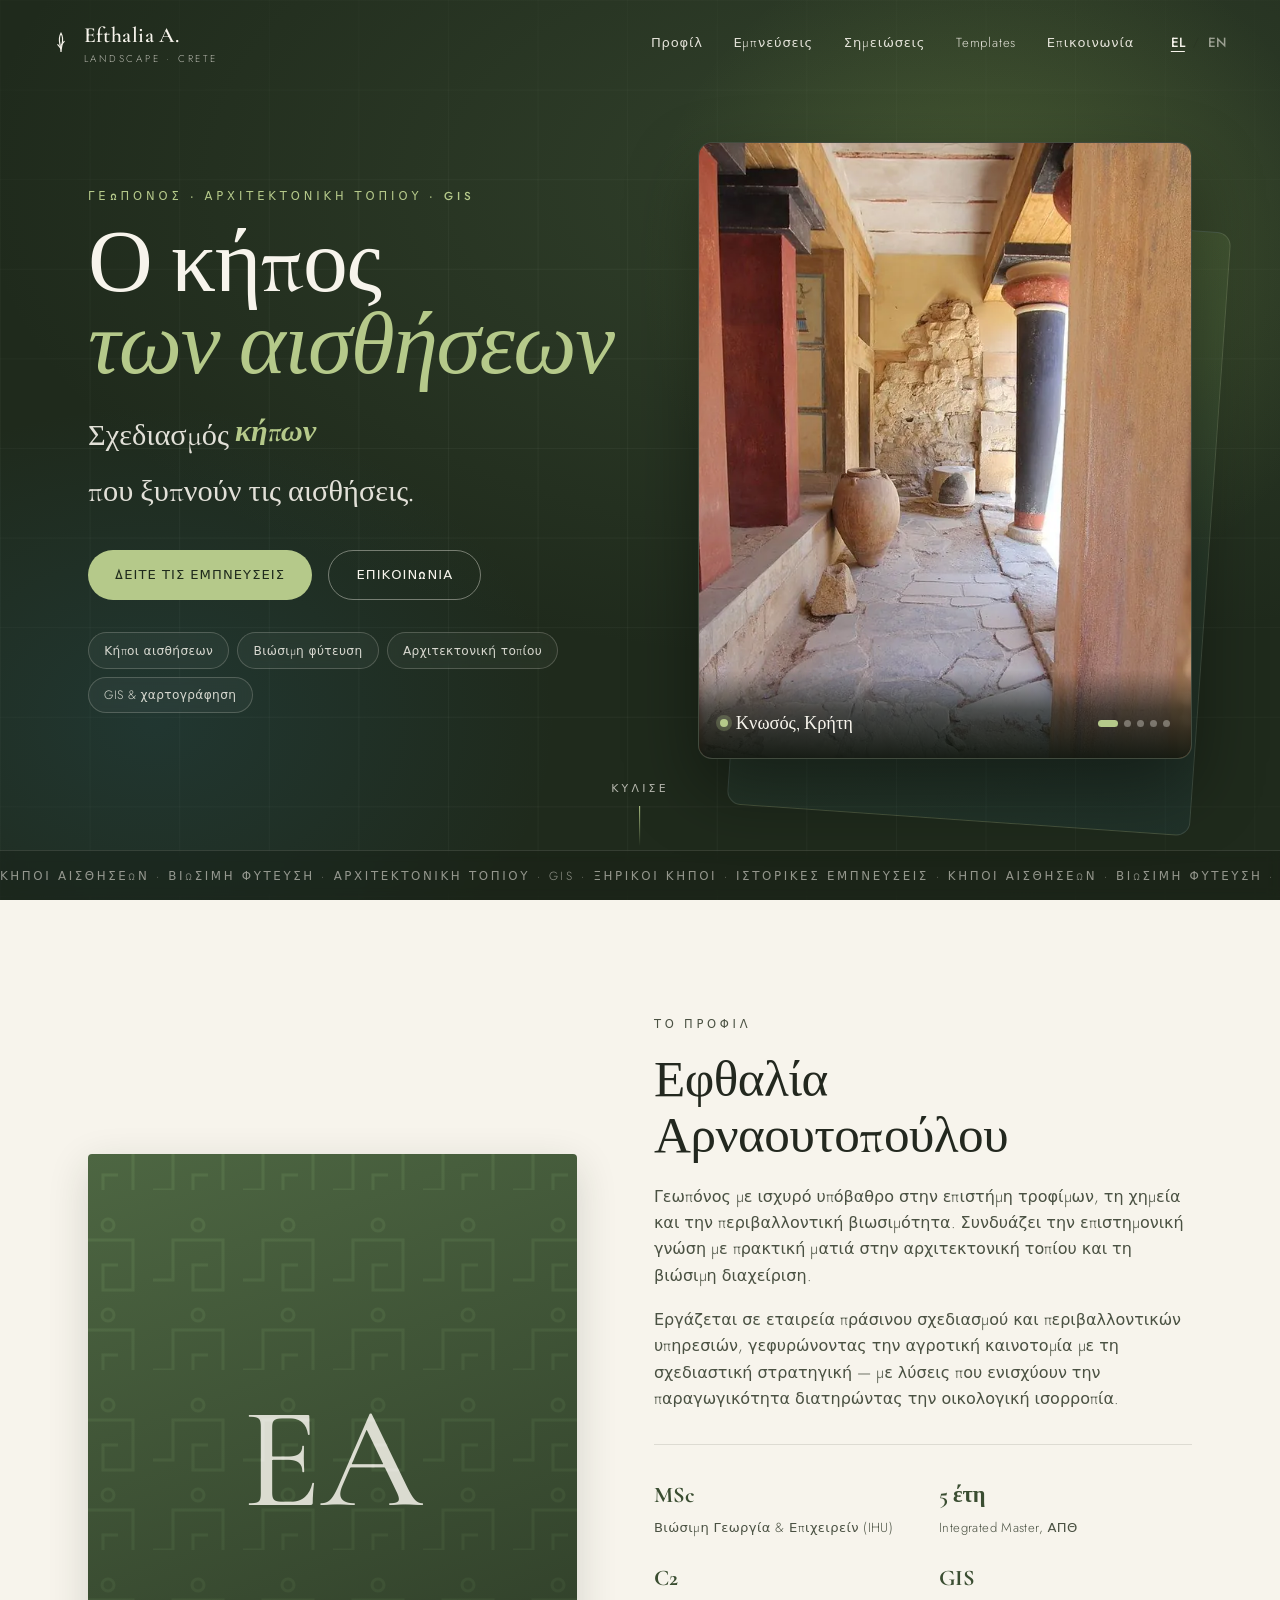
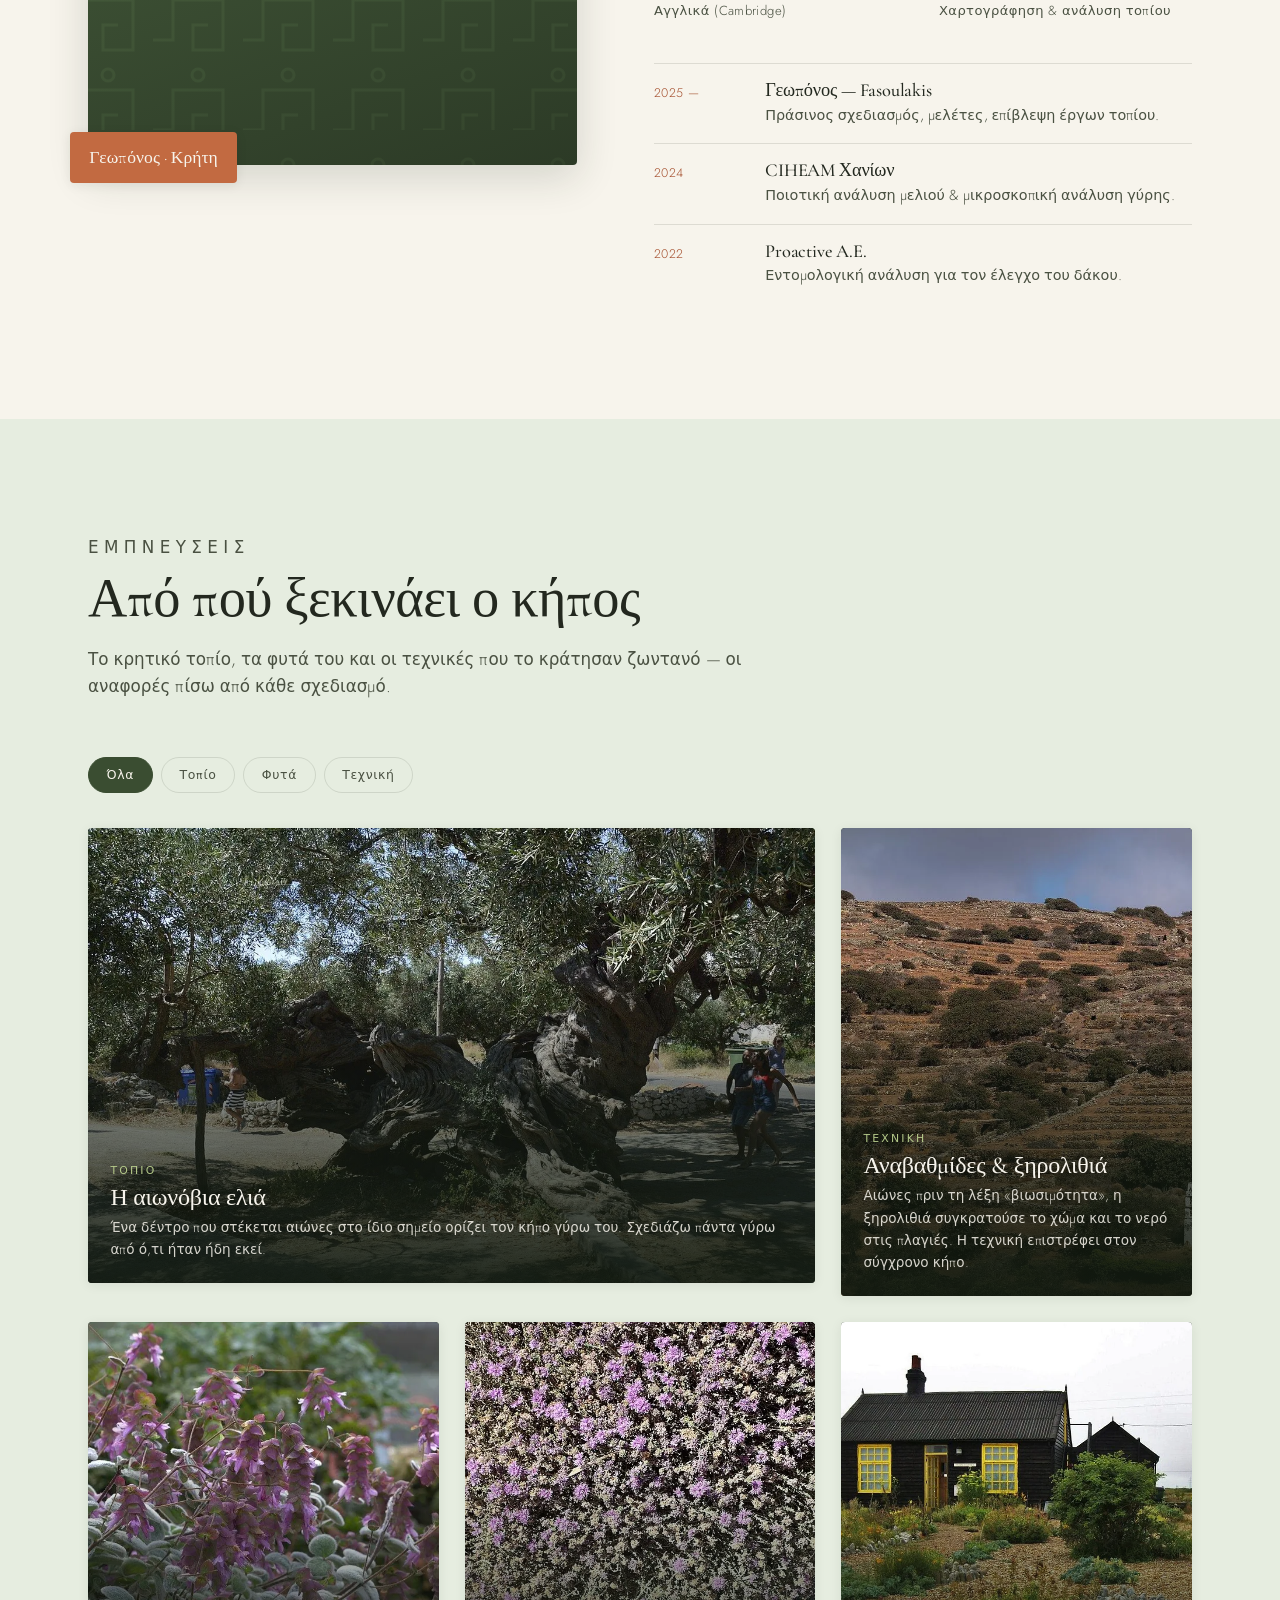
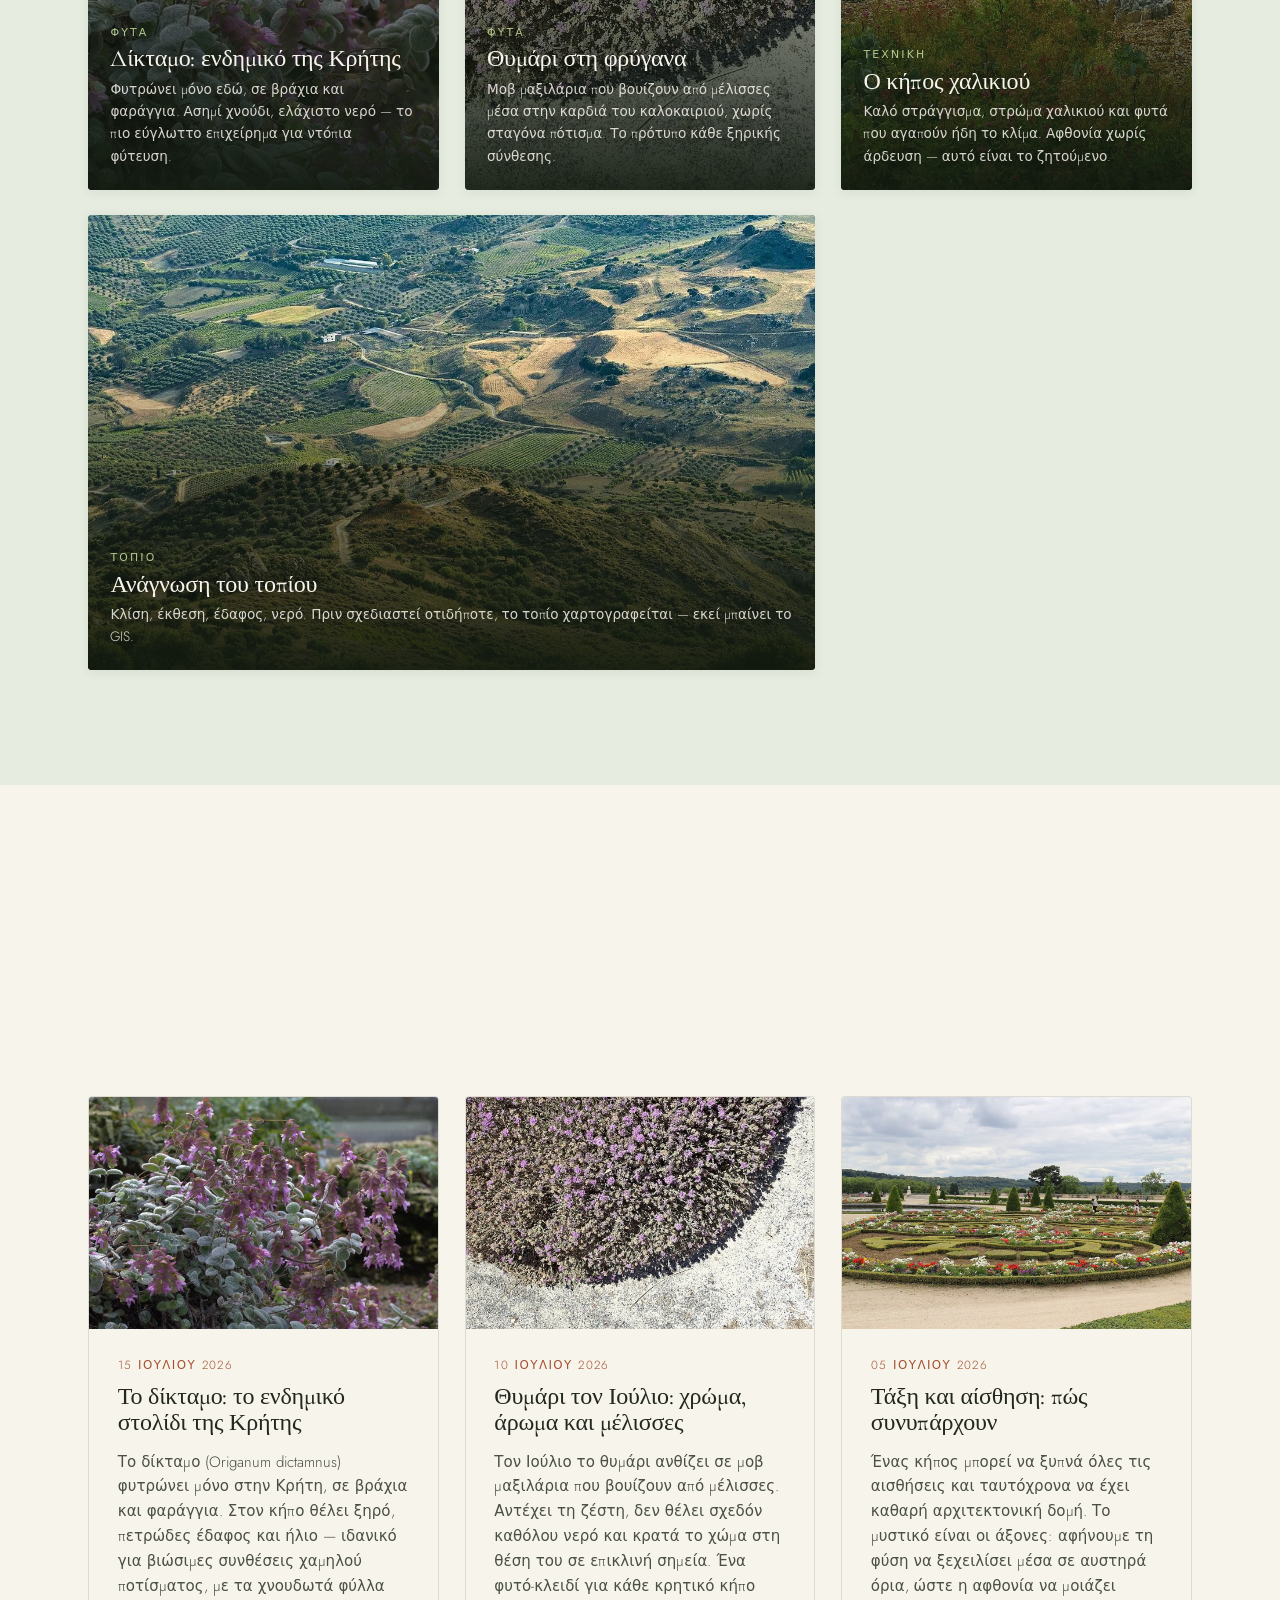
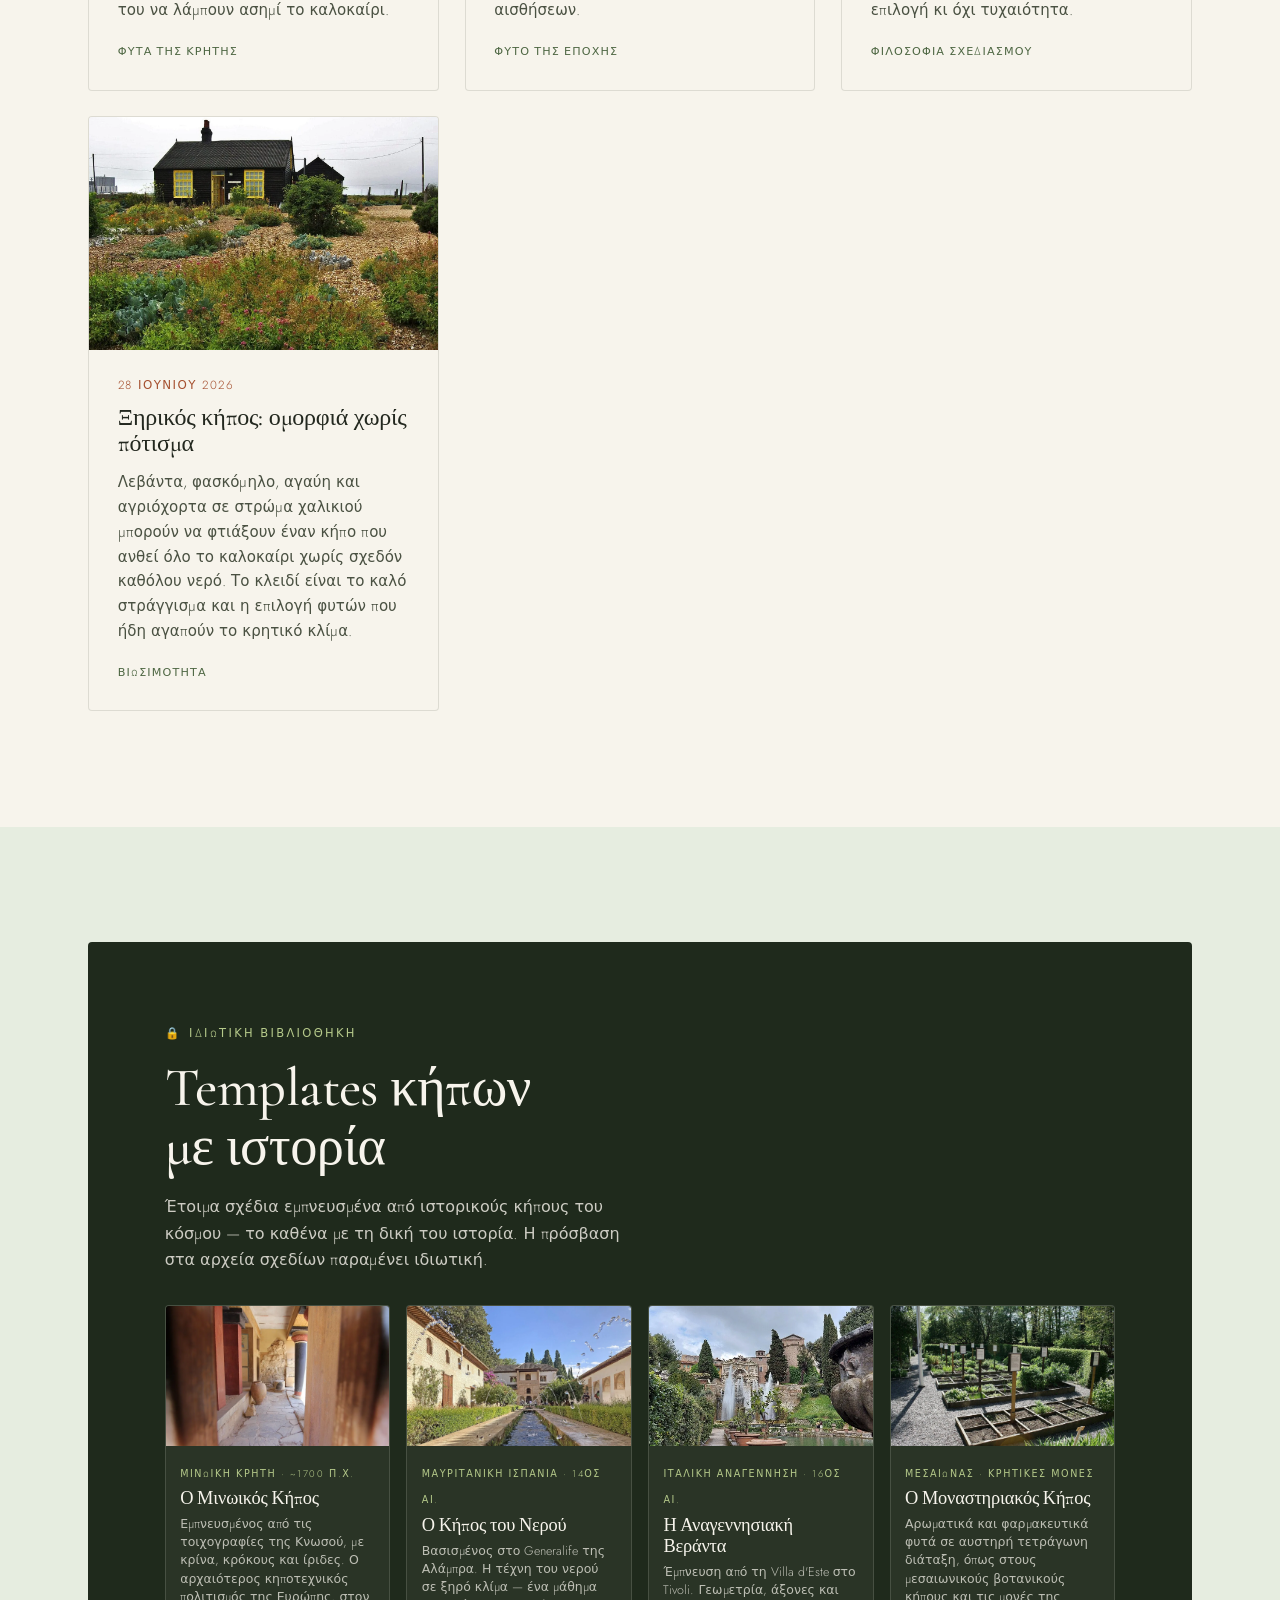
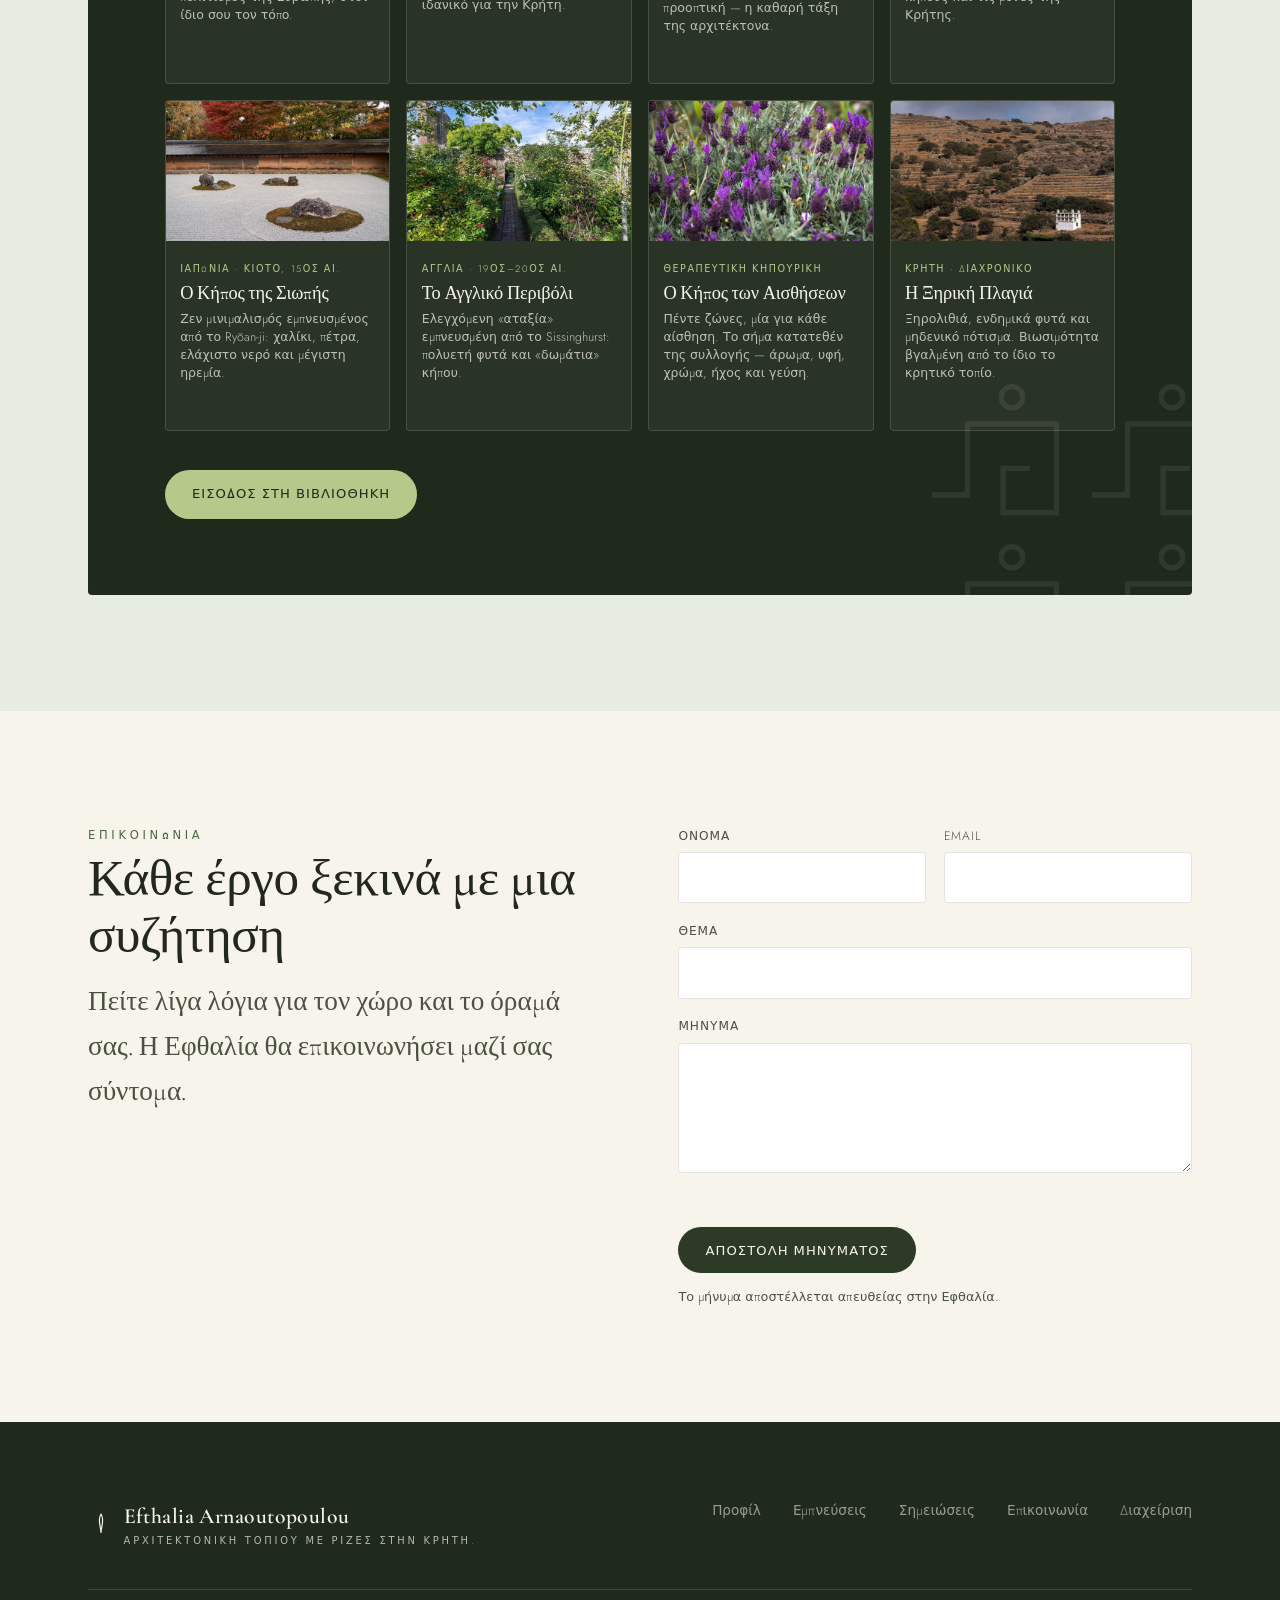
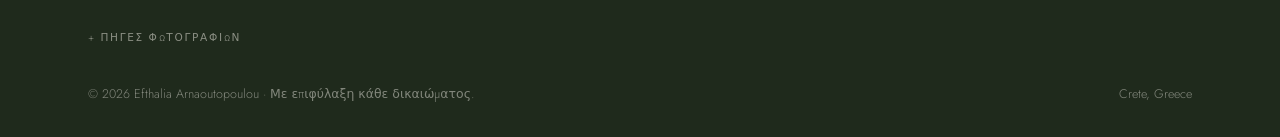
==== commit 77dd18b0: "Business-voice copy, editable site content, iOS-style admin panel Copy: rewrite every string in the " ====
--- a/index.html
+++ b/index.html
@@ -38,6 +38,7 @@
   <!-- HERO -->
   <header class="hero" id="top">
     <div class="hero-scene"><canvas id="heroCanvas"></canvas></div>
+    <div class="hero-photo"></div>
     <div class="hero-grid"></div>
     <div class="hero-glow"></div>
     <div class="hero-inner wrap">
--- a/assets/css/style.css
+++ b/assets/css/style.css
@@ -169,11 +169,14 @@
 
 /* rotating capability line */
 .hero-rotor { color: rgba(247,244,236,0.9); font-family: var(--serif); font-size: clamp(1.2rem, 2.4vw, 1.9rem); font-weight: 400; display: flex; flex-wrap: wrap; align-items: baseline; gap: 0.4ch; max-width: 34ch; }
-.rotor { position: relative; display: inline-flex; overflow: hidden; height: 1.25em; }
-.rotor-word { display: inline-block; color: var(--lime-oil); font-style: italic; font-weight: 600; white-space: nowrap; transition: transform 0.5s var(--ease), opacity 0.5s var(--ease); }
+/* Both words overlap absolutely so the outgoing one never adds to layout width;
+   the container's width is animated to the incoming word instead of snapping. */
+.rotor { position: relative; display: inline-block; overflow: hidden; height: 1.25em; vertical-align: bottom; width: 0; }
+.rotor-word { position: absolute; left: 0; top: 0; color: var(--lime-oil); font-style: italic; font-weight: 600; white-space: nowrap; transition: transform 0.7s var(--ease), opacity 0.7s var(--ease); }
 .rotor-word.out { transform: translateY(-110%); opacity: 0; }
-.rotor-word.in { animation: rotorIn 0.55s var(--ease); }
+.rotor-word.in { animation: rotorIn 0.7s var(--ease); }
 @keyframes rotorIn { from { transform: translateY(110%); opacity: 0; } to { transform: translateY(0); opacity: 1; } }
+@media (prefers-reduced-motion: reduce) { .rotor, .rotor-word { transition: none; } .rotor-word.in { animation: none; } }
 
 .hero-cta { display: flex; gap: 1rem; margin-top: 2rem; flex-wrap: wrap; }
 .hero-chips { display: flex; flex-wrap: wrap; gap: 0.5rem; margin-top: 2rem; }
@@ -194,6 +197,9 @@
 .show-dots { display: flex; gap: 6px; }
 .show-dots button { width: 7px; height: 7px; border-radius: 50%; background: rgba(247,244,236,0.35); transition: background 0.3s, width 0.3s; }
 .show-dots button.active { background: var(--lime-oil); width: 20px; border-radius: 100px; }
+
+/* optional hero backdrop photo — set from the admin panel, empty by default */
+.hero-photo { position: absolute; inset: 0; z-index: 0; background: none center/cover no-repeat; opacity: 0; pointer-events: none; }
 
 /* marquee strip */
 .hero-marquee { position: absolute; left: 0; right: 0; bottom: 0; z-index: 2; overflow: hidden; border-top: 1px solid rgba(247,244,236,0.12); background: rgba(20,26,18,0.35); backdrop-filter: blur(6px); padding: 0.7rem 0; }
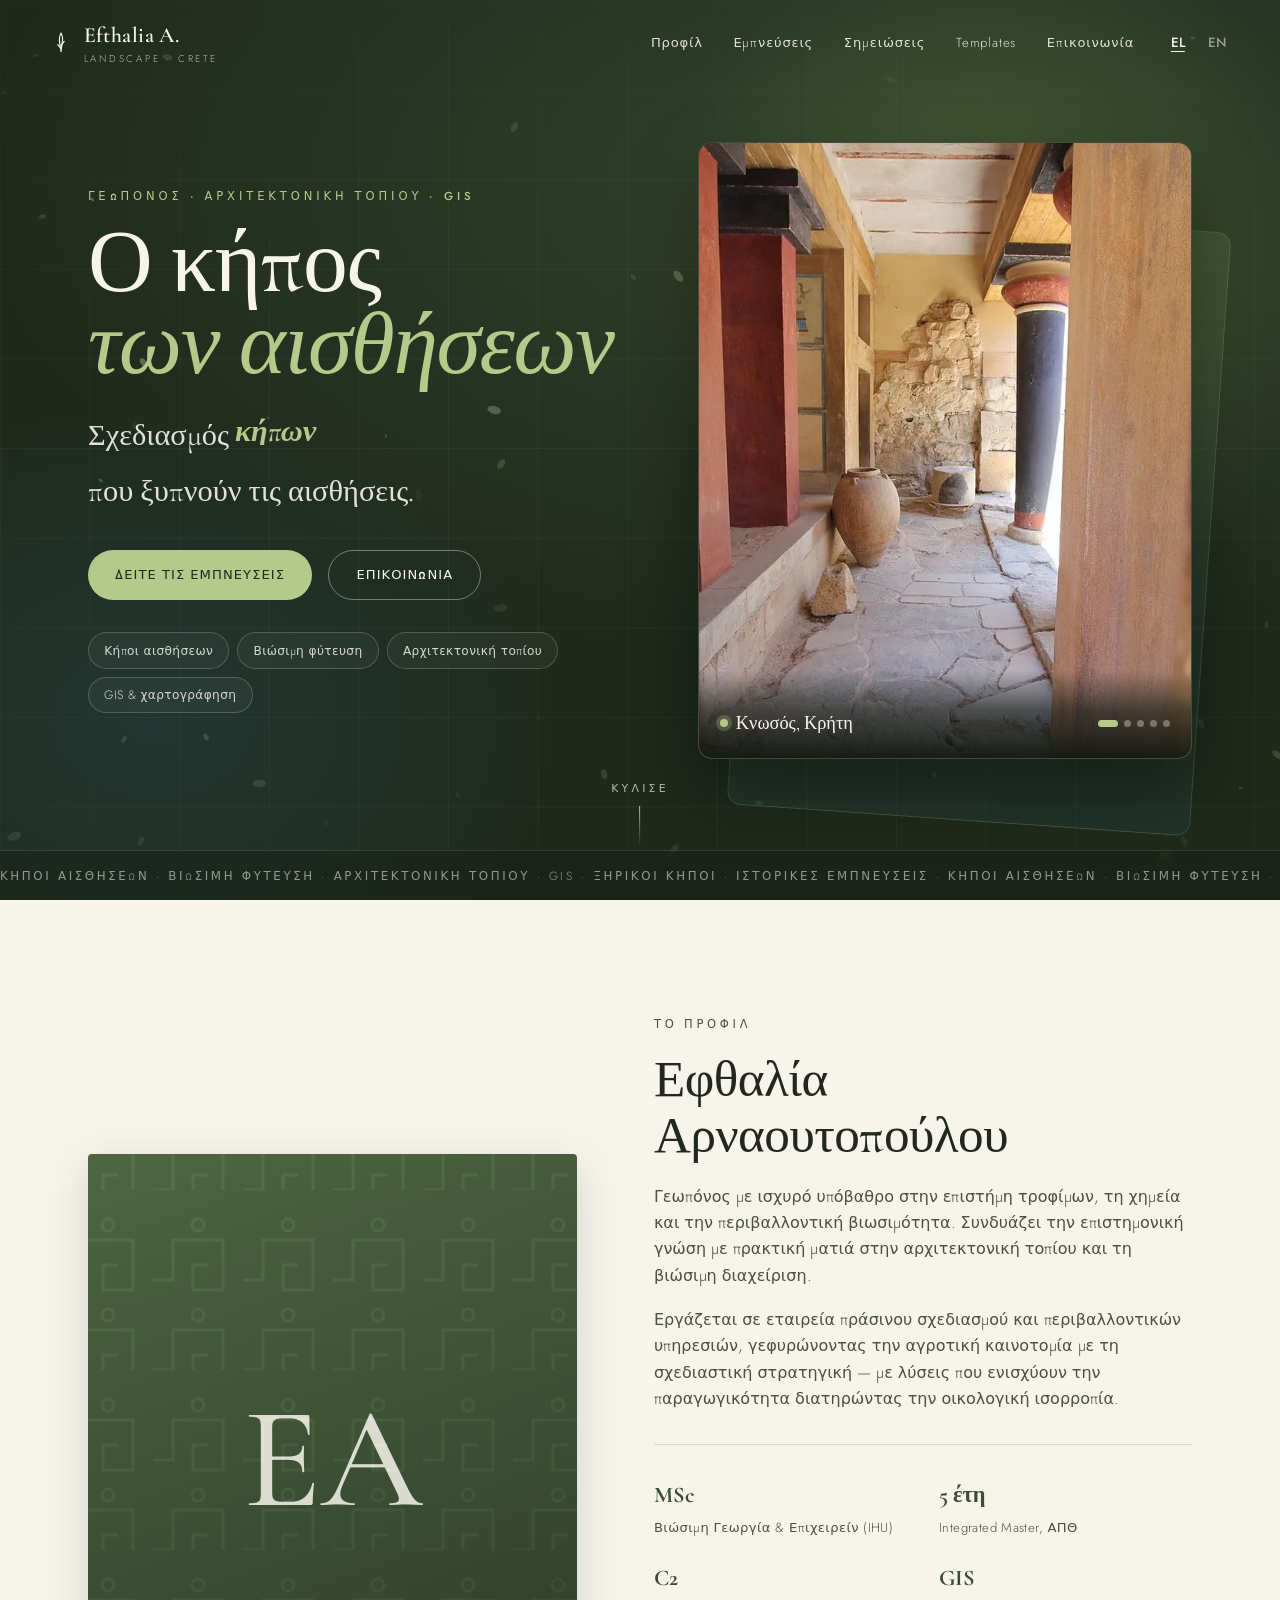
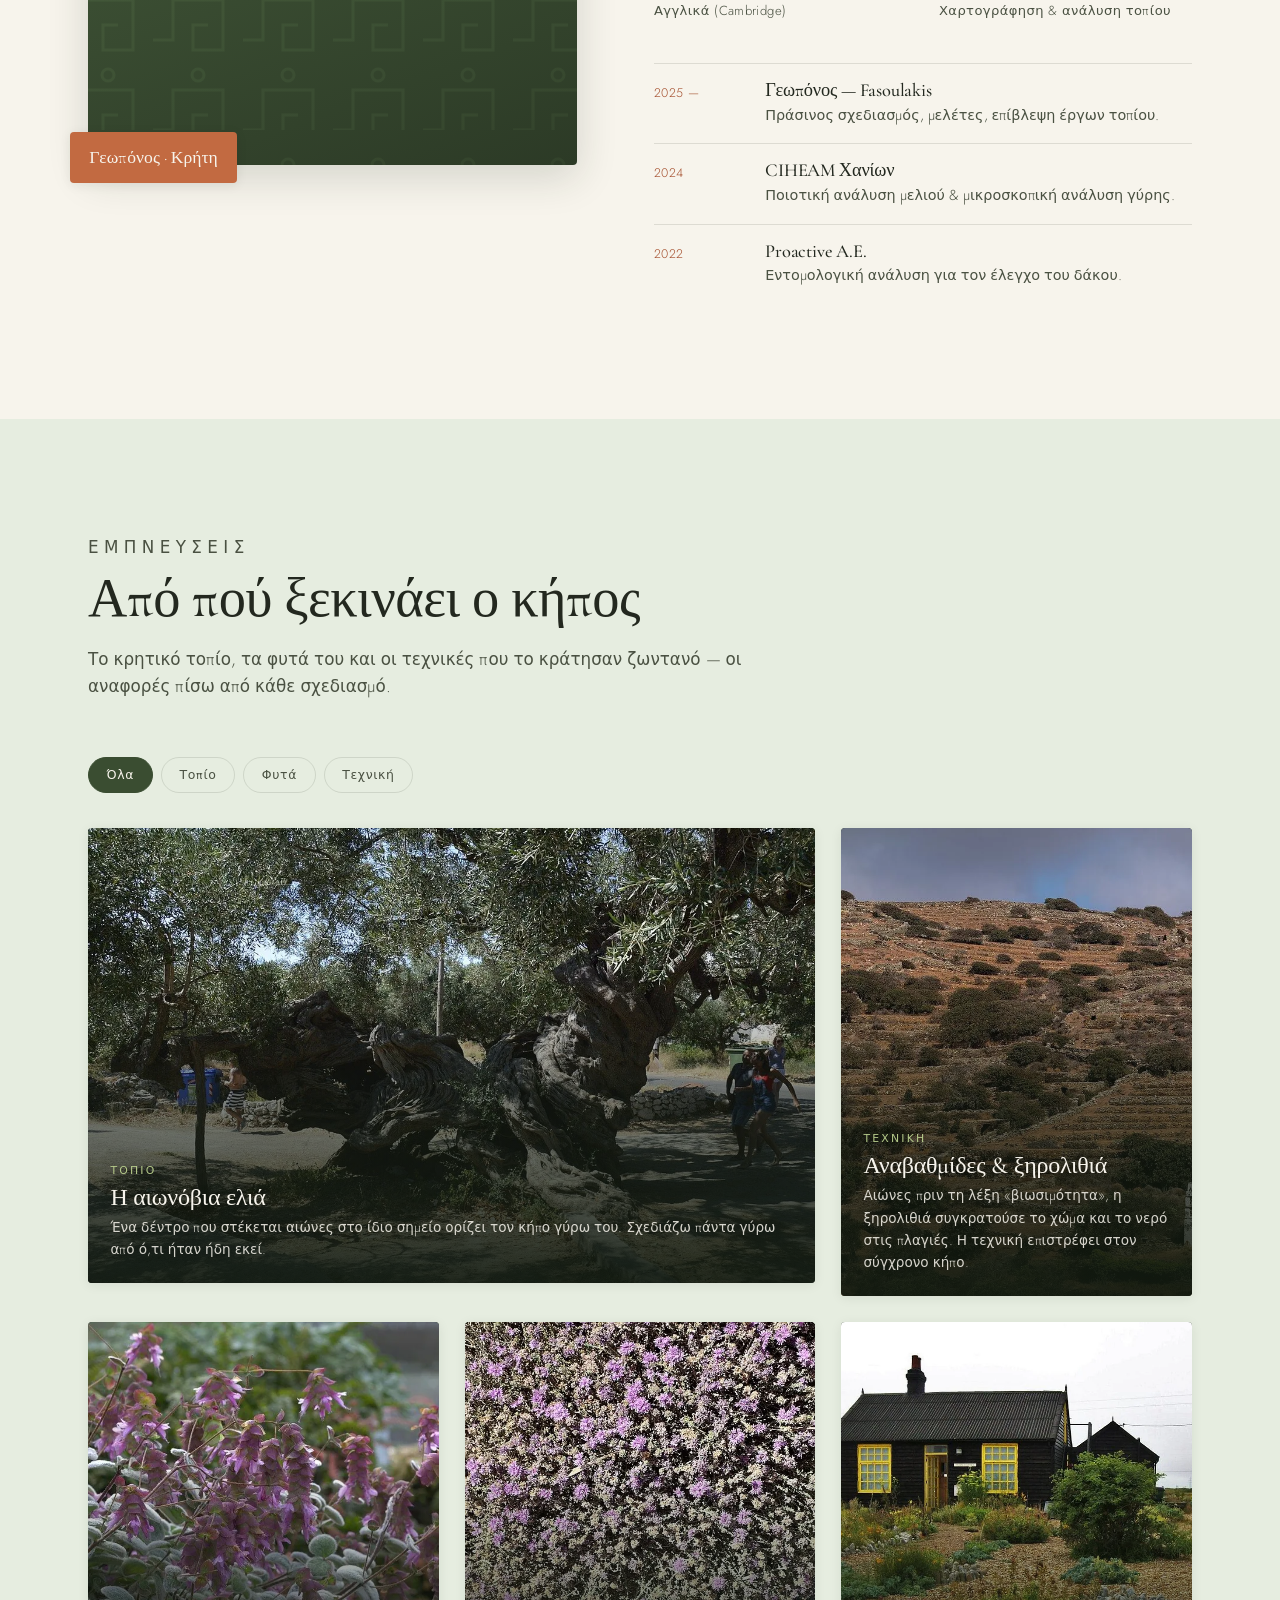
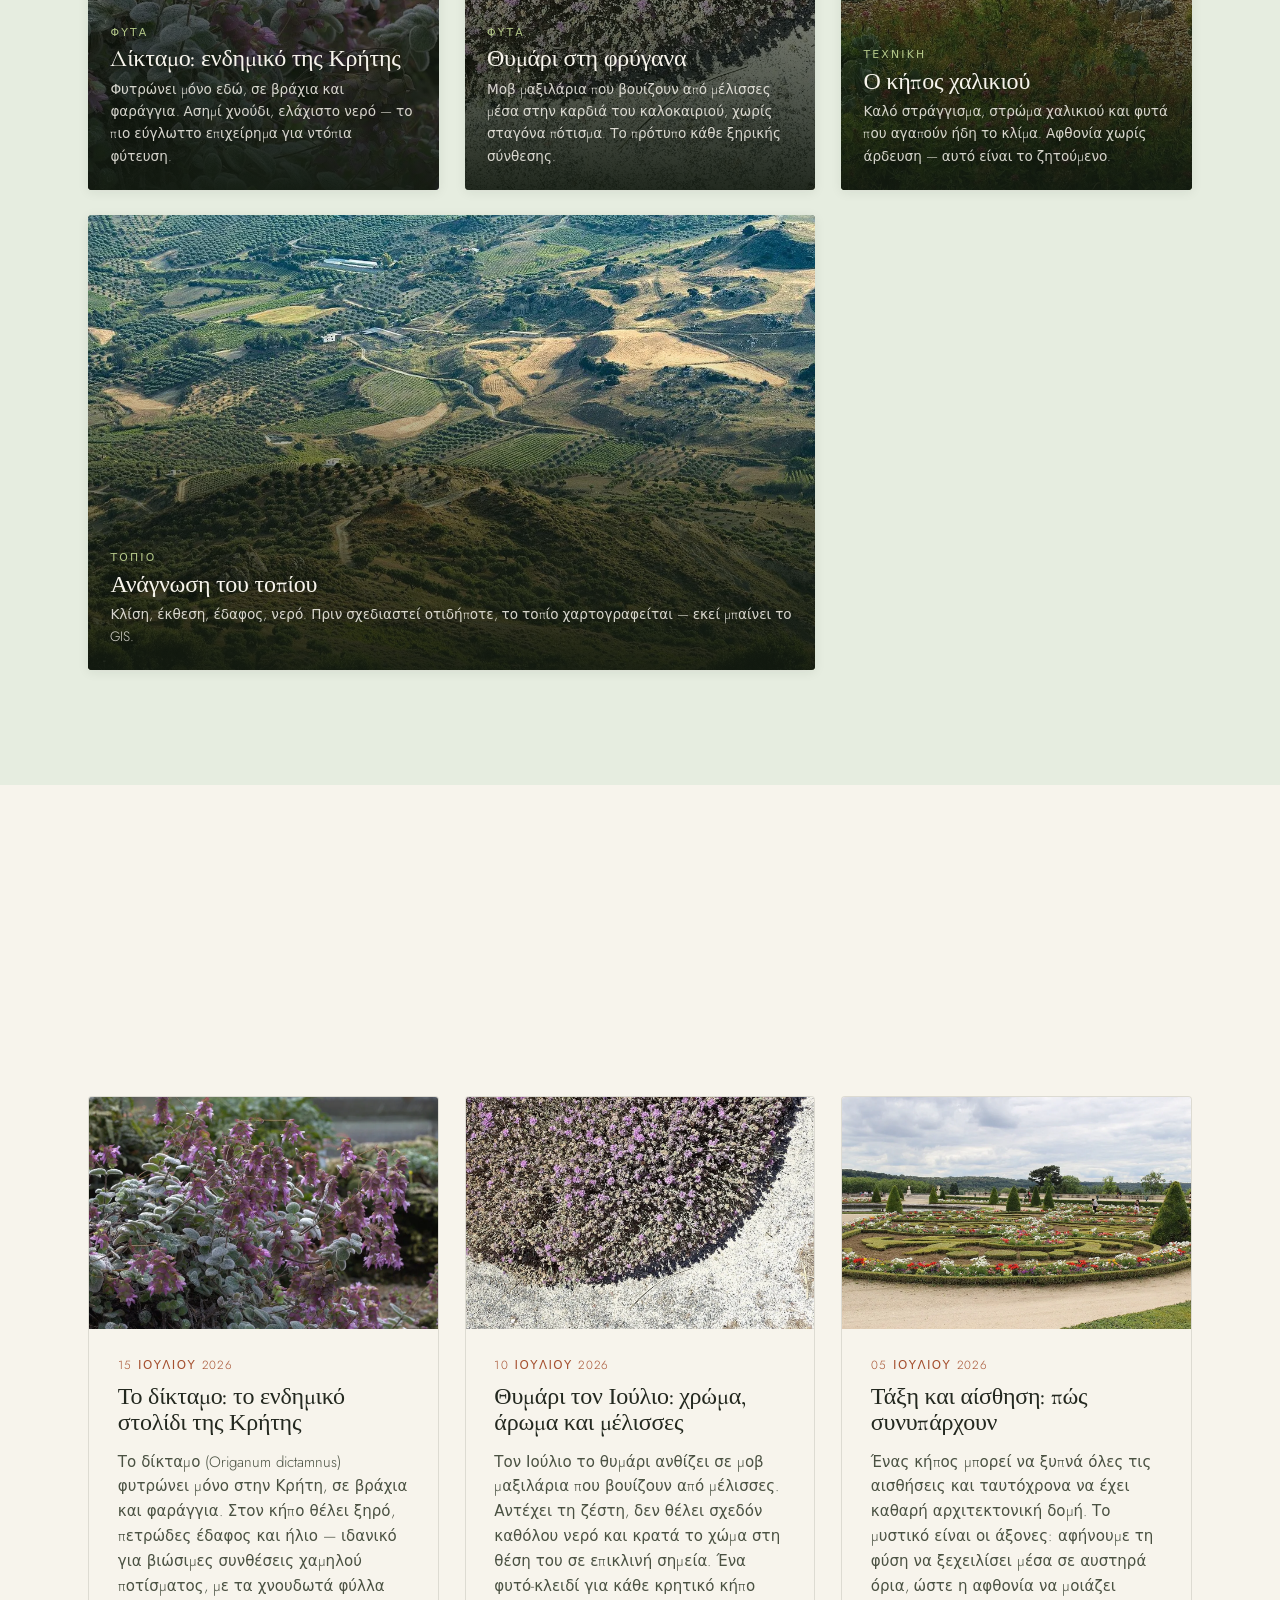
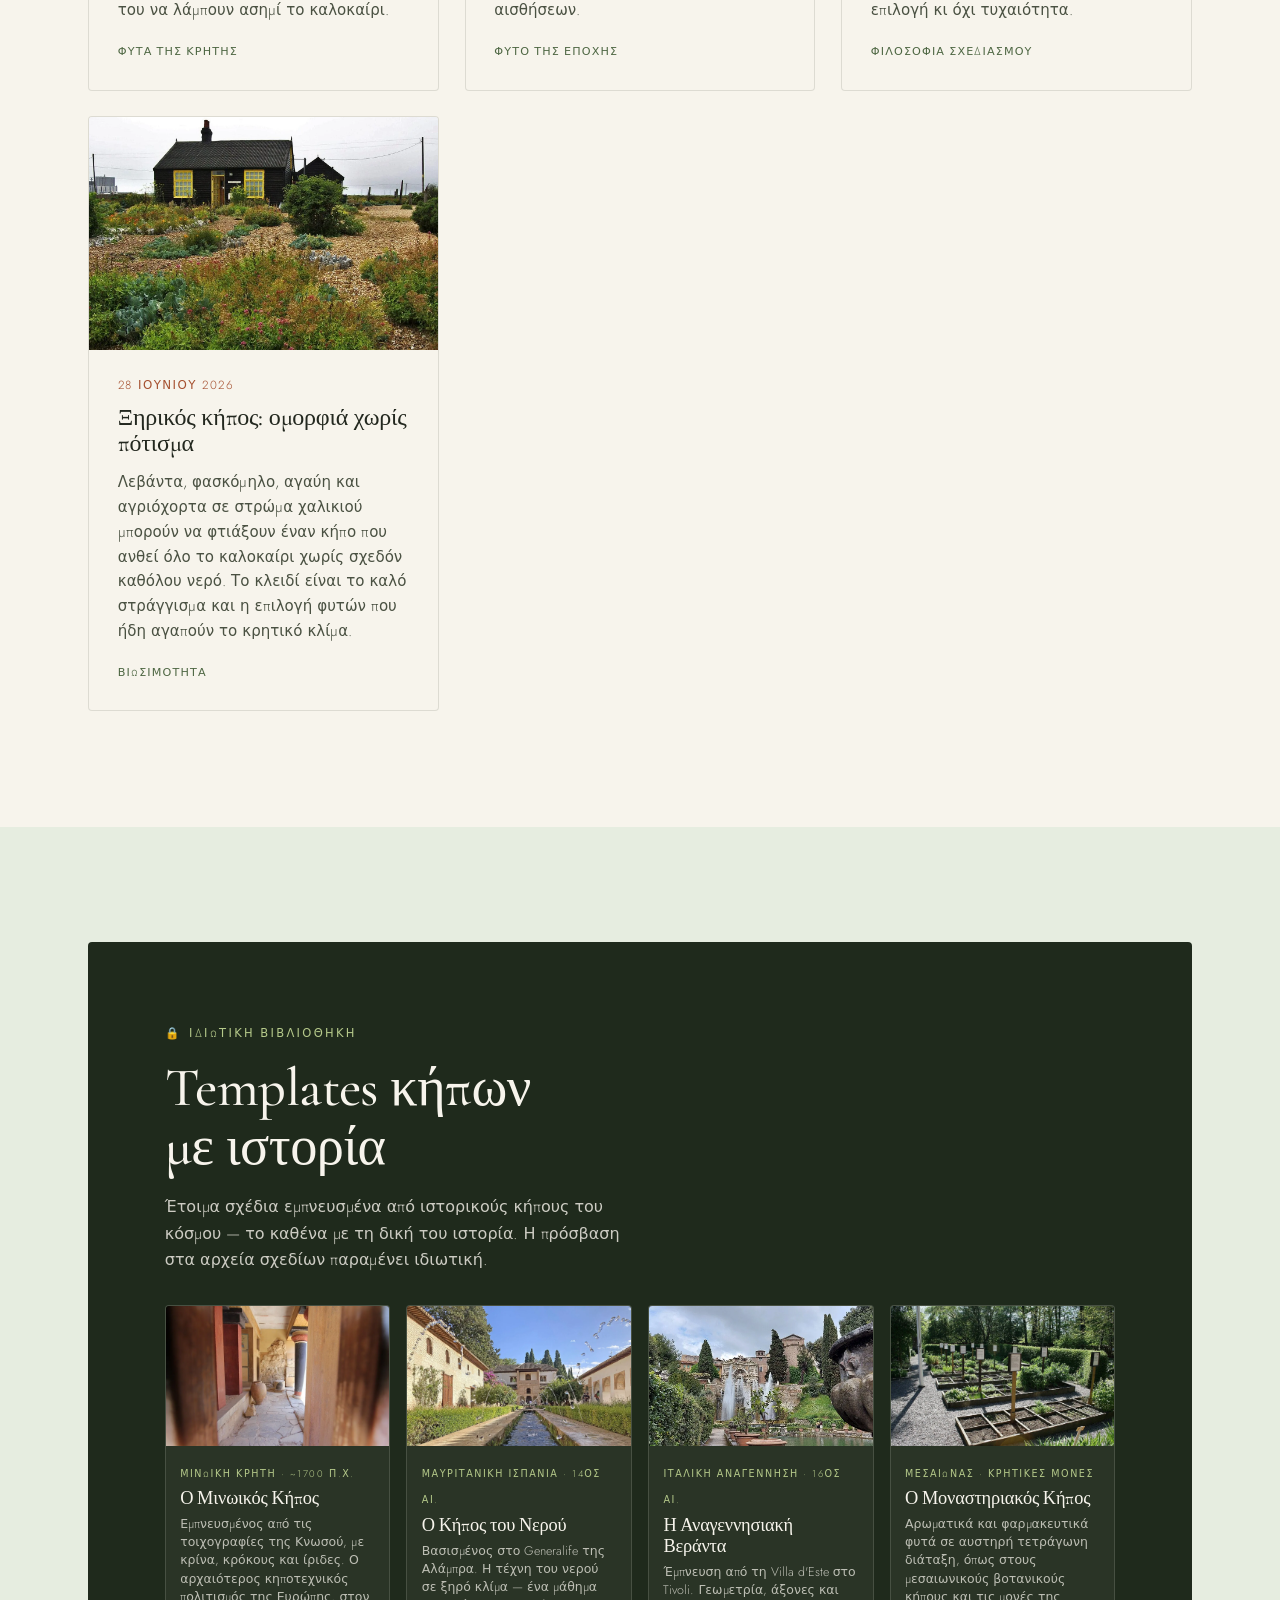
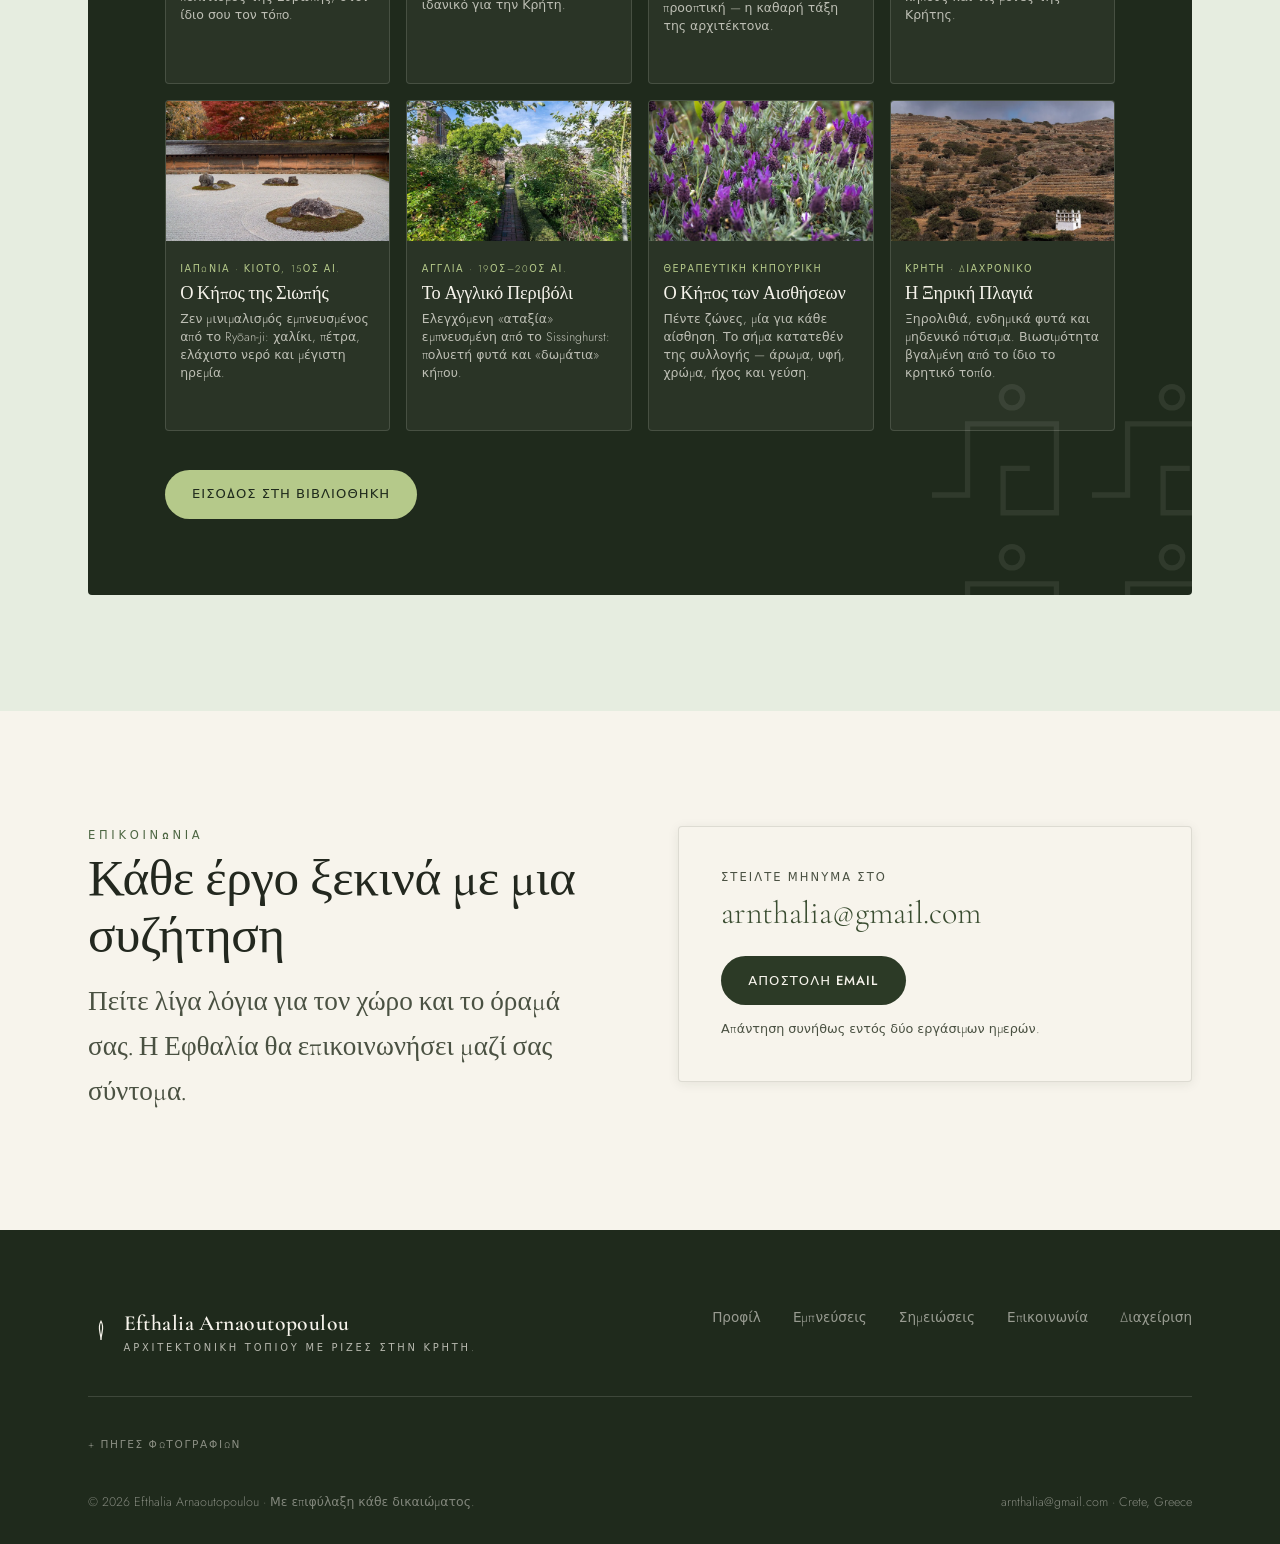
==== commit f50130b8: "Replace the contact form with a working mailto The form posted to an unconfigured Formspree endpoint" ====
--- a/index.html
+++ b/index.html
@@ -156,19 +156,12 @@
         <h2 style="font-size:clamp(2rem,4.5vw,3.2rem);margin:.4rem 0 1rem" data-i18n="contact.title">Ας σχεδιάσουμε τον κήπο σας</h2>
         <p class="serif-lead" data-i18n="contact.sub">Πείτε μου λίγα λόγια για τον χώρο και το όραμά σας.</p>
       </div>
-      <form class="contact-form reveal" id="contactForm">
-        <div class="row" style="gap:1.1rem">
-          <div class="field" style="flex:1"><label data-i18n="contact.name">Όνομα</label><input name="name" required /></div>
-          <div class="field" style="flex:1"><label data-i18n="contact.email">Email</label><input type="email" name="email" required /></div>
-        </div>
-        <div class="field"><label data-i18n="contact.subject">Θέμα</label><input name="subject" /></div>
-        <div class="field"><label data-i18n="contact.msg">Μήνυμα</label><textarea name="message" required></textarea></div>
-        <div class="form-status" id="formStatus"></div>
-        <div class="row" style="justify-content:space-between">
-          <button class="btn btn--dark" id="formBtn" type="submit" data-i18n="contact.send">Αποστολή μηνύματος</button>
-          <span class="form-note" data-i18n="contact.note">Το μήνυμά σας στέλνεται απευθείας στο email μου.</span>
-        </div>
-      </form>
+      <div class="contact-card reveal">
+        <p class="contact-label" data-i18n="contact.reach">Στείλτε μήνυμα στο</p>
+        <a class="contact-mail" href="mailto:arnthalia@gmail.com">arnthalia@gmail.com</a>
+        <a class="btn btn--dark" href="mailto:arnthalia@gmail.com?subject=Ερώτημα%20για%20σχεδιασμό%20κήπου" data-i18n="contact.send">Αποστολή email</a>
+        <p class="form-note" data-i18n="contact.note">Απάντηση συνήθως εντός δύο εργάσιμων ημερών.</p>
+      </div>
     </div>
   </section>
 
@@ -196,7 +189,7 @@
 
       <div class="footer-bottom">
         <span>© <span id="year"></span> Efthalia Arnaoutopoulou · <span data-i18n="footer.rights">Με επιφύλαξη κάθε δικαιώματος.</span></span>
-        <span>Crete, Greece</span>
+        <span><a href="mailto:arnthalia@gmail.com">arnthalia@gmail.com</a> · Crete, Greece</span>
       </div>
     </div>
   </footer>
--- a/assets/css/style.css
+++ b/assets/css/style.css
@@ -332,6 +332,14 @@
 .field input:focus, .field textarea:focus, .field select:focus { outline: none; border-color: var(--olive-500); box-shadow: 0 0 0 3px rgba(107,135,89,0.15); }
 .field textarea { min-height: 130px; resize: vertical; }
 .form-note { font-size: 0.8rem; color: var(--ink-soft); }
+
+/* contact card — a plain mailto beats a form that can silently drop a lead */
+.contact-card { background: var(--chalk); border: 1px solid var(--line); border-radius: var(--radius); padding: clamp(1.6rem, 4vw, 2.6rem); display: flex; flex-direction: column; align-items: flex-start; gap: 0.5rem; box-shadow: var(--shadow-sm); }
+.contact-label { font-size: 0.72rem; letter-spacing: 0.18em; text-transform: uppercase; color: var(--ink-soft); }
+.contact-mail { font-family: var(--serif); font-size: clamp(1.35rem, 3vw, 2rem); color: var(--olive-700); word-break: break-all; line-height: 1.15; }
+.contact-mail:hover { color: var(--terra-600); }
+.contact-card .btn { margin-top: 1rem; }
+.contact-card .form-note { margin-top: 0.3rem; }
 .form-status { font-size: 0.85rem; padding: 0.6rem 0; min-height: 1.2rem; }
 .form-status.ok { color: var(--olive-600); }
 .form-status.err { color: var(--terra-600); }
